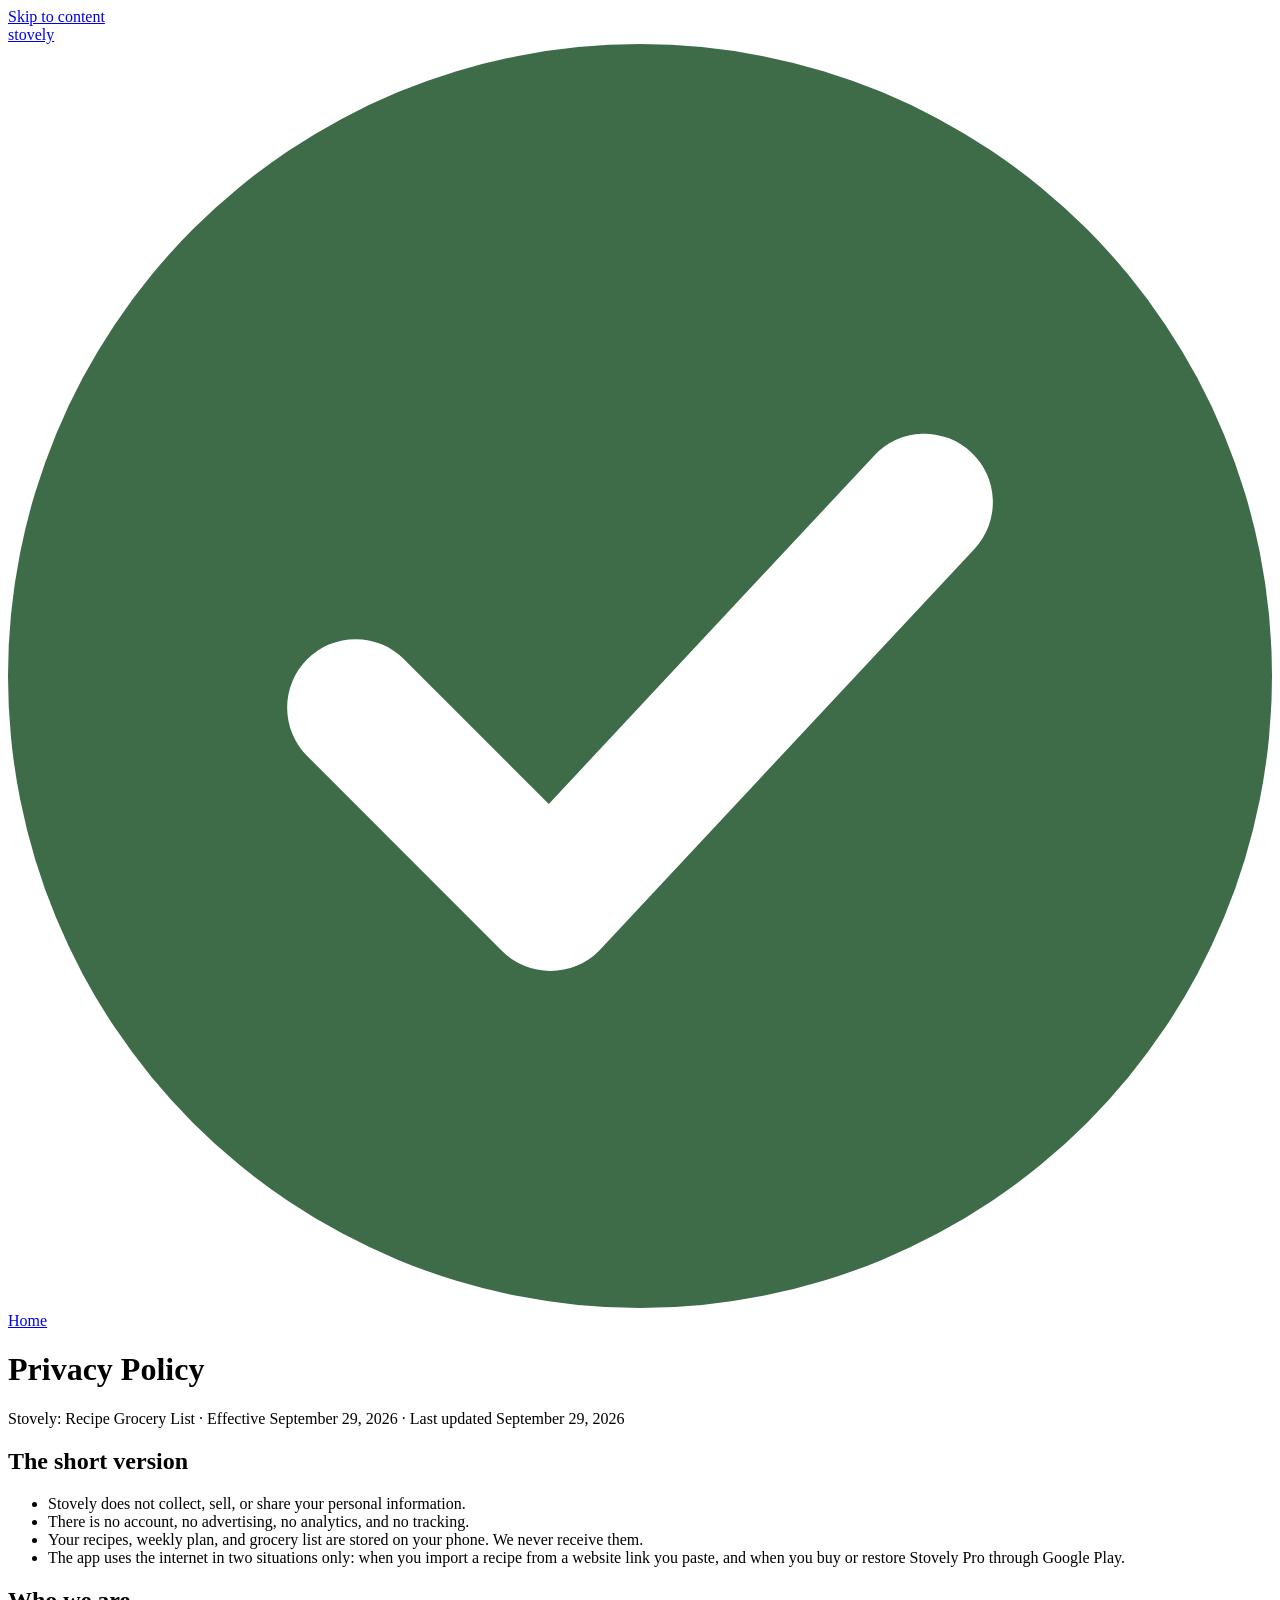
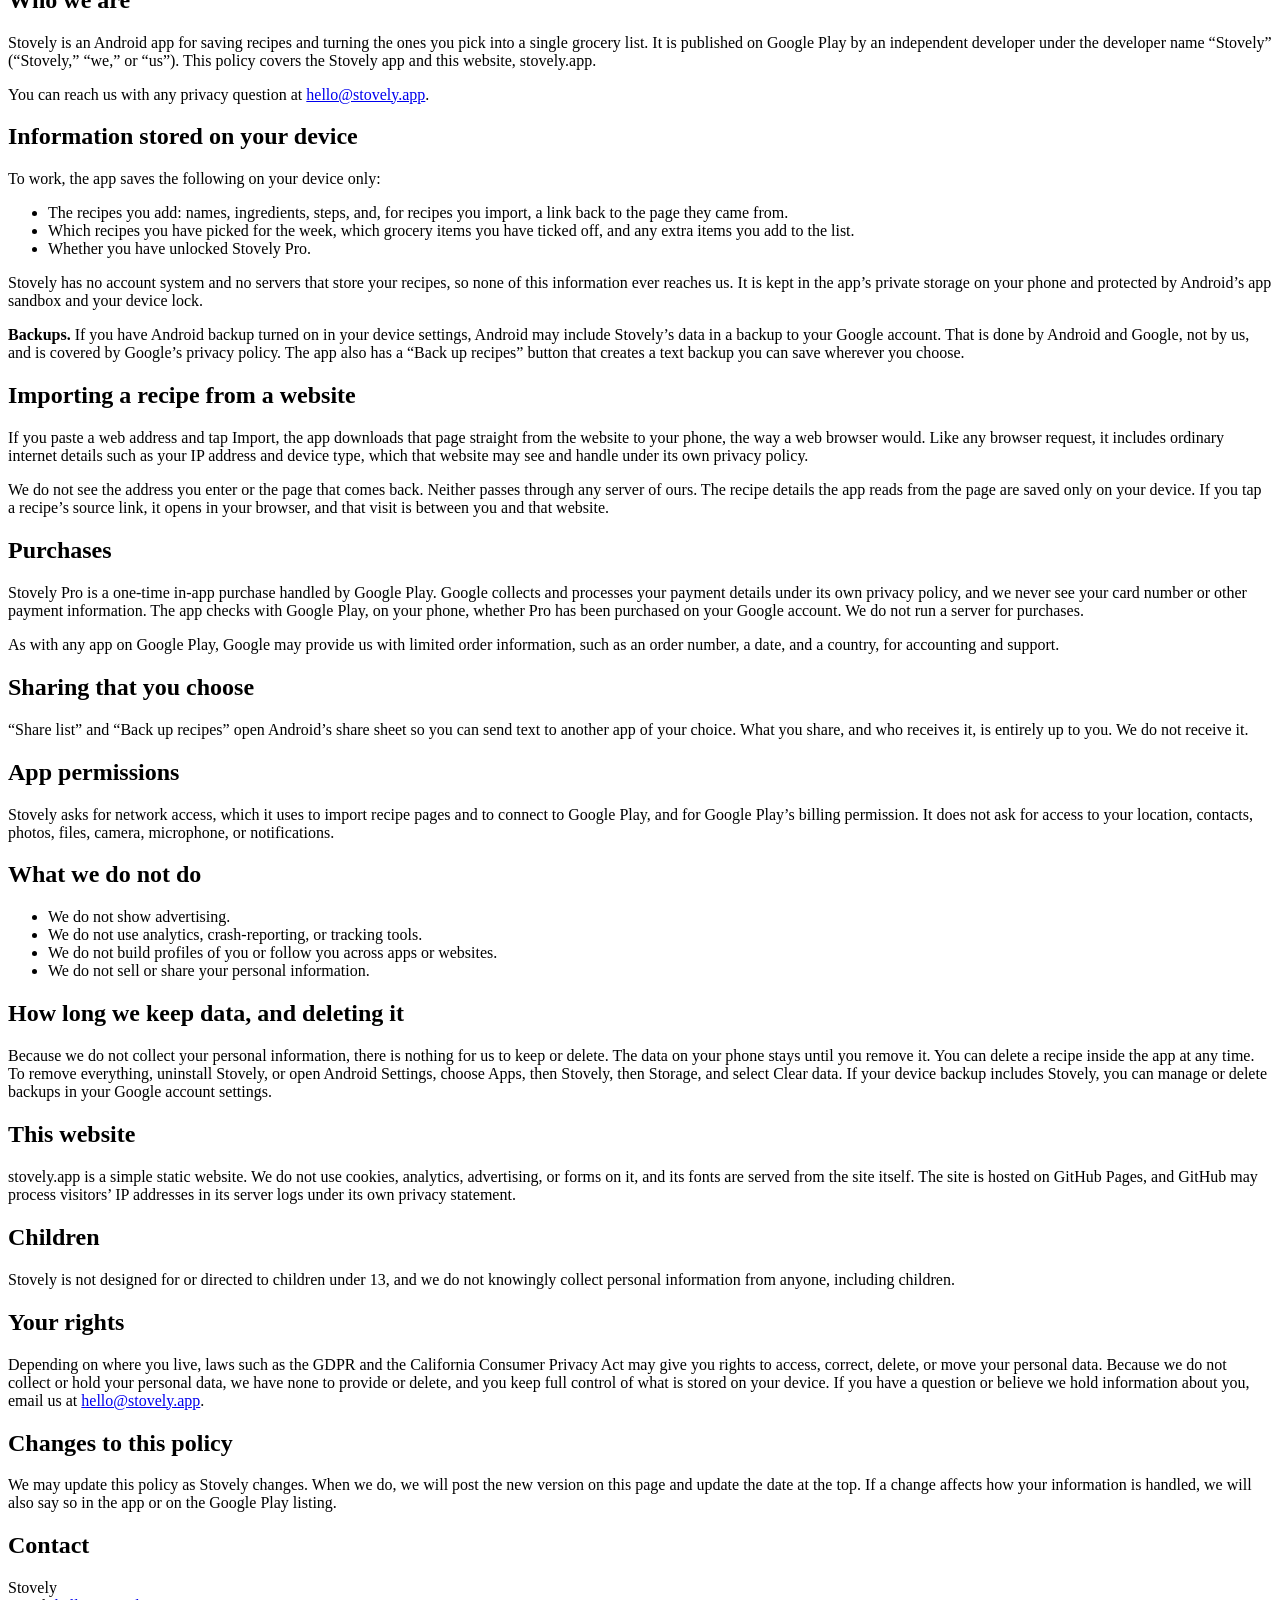
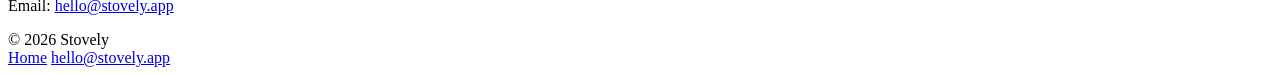
==== index.html @ 3552bc64 "Add files via upload" ====
<!doctype html>
<html lang="en">
<head>
<meta charset="utf-8">
<meta name="viewport" content="width=device-width, initial-scale=1">
<title>Privacy Policy | Stovely</title>
<meta name="description" content="Privacy Policy for Stovely: Recipe Grocery List. Stovely does not collect, sell, or share your personal information.">
<link rel="canonical" href="https://stovely.app/privacy/">
<meta name="theme-color" content="#EBDDCC">
<meta name="color-scheme" content="light">
<link rel="icon" href="../assets/img/favicon.svg" type="image/svg+xml">
<link rel="icon" href="../assets/img/favicon-48.png" sizes="48x48" type="image/png">
<link rel="apple-touch-icon" href="../assets/img/apple-touch-icon.png">
<link rel="stylesheet" href="../assets/site.css">
</head>
<body>
<a class="skip" href="#main">Skip to content</a>
<div style="background:var(--cream)">
  <div class="wrap">
    <header class="site-head">
      <a class="wordmark" href="../" aria-label="Stovely home">stovely<svg viewBox="0 0 24 24" aria-hidden="true"><circle cx="12" cy="12" r="12" fill="#3E6B48"/><path d="M6.6 12.6l3.7 3.7 7.1-7.6" fill="none" stroke="#fff" stroke-width="2.6" stroke-linecap="round" stroke-linejoin="round"/></svg></a>
      <nav class="site-nav" aria-label="Main"><a href="../">Home</a></nav>
    </header>
  </div>
</div>

<main class="doc" id="main">
  <div class="wrap">
    <h1>Privacy Policy</h1>
    <p class="meta">Stovely: Recipe Grocery List &middot; Effective September 29, 2026 &middot; Last updated September 29, 2026</p>

    <div class="callout">
      <h2>The short version</h2>
      <ul>
        <li>Stovely does not collect, sell, or share your personal information.</li>
        <li>There is no account, no advertising, no analytics, and no tracking.</li>
        <li>Your recipes, weekly plan, and grocery list are stored on your phone. We never receive them.</li>
        <li>The app uses the internet in two situations only: when you import a recipe from a website link you paste, and when you buy or restore Stovely Pro through Google Play.</li>
      </ul>
    </div>

    <h2>Who we are</h2>
    <p>Stovely is an Android app for saving recipes and turning the ones you pick into a single grocery list. It is published on Google Play by an independent developer under the developer name &ldquo;Stovely&rdquo; (&ldquo;Stovely,&rdquo; &ldquo;we,&rdquo; or &ldquo;us&rdquo;). This policy covers the Stovely app and this website, stovely.app.</p>
    <p>You can reach us with any privacy question at <a href="mailto:hello@stovely.app">hello@stovely.app</a>.</p>

    <h2>Information stored on your device</h2>
    <p>To work, the app saves the following on your device only:</p>
    <ul>
      <li>The recipes you add: names, ingredients, steps, and, for recipes you import, a link back to the page they came from.</li>
      <li>Which recipes you have picked for the week, which grocery items you have ticked off, and any extra items you add to the list.</li>
      <li>Whether you have unlocked Stovely Pro.</li>
    </ul>
    <p>Stovely has no account system and no servers that store your recipes, so none of this information ever reaches us. It is kept in the app&rsquo;s private storage on your phone and protected by Android&rsquo;s app sandbox and your device lock.</p>
    <p><strong>Backups.</strong> If you have Android backup turned on in your device settings, Android may include Stovely&rsquo;s data in a backup to your Google account. That is done by Android and Google, not by us, and is covered by Google&rsquo;s privacy policy. The app also has a &ldquo;Back up recipes&rdquo; button that creates a text backup you can save wherever you choose.</p>

    <h2>Importing a recipe from a website</h2>
    <p>If you paste a web address and tap Import, the app downloads that page straight from the website to your phone, the way a web browser would. Like any browser request, it includes ordinary internet details such as your IP address and device type, which that website may see and handle under its own privacy policy.</p>
    <p>We do not see the address you enter or the page that comes back. Neither passes through any server of ours. The recipe details the app reads from the page are saved only on your device. If you tap a recipe&rsquo;s source link, it opens in your browser, and that visit is between you and that website.</p>

    <h2>Purchases</h2>
    <p>Stovely Pro is a one-time in-app purchase handled by Google Play. Google collects and processes your payment details under its own privacy policy, and we never see your card number or other payment information. The app checks with Google Play, on your phone, whether Pro has been purchased on your Google account. We do not run a server for purchases.</p>
    <p>As with any app on Google Play, Google may provide us with limited order information, such as an order number, a date, and a country, for accounting and support.</p>

    <h2>Sharing that you choose</h2>
    <p>&ldquo;Share list&rdquo; and &ldquo;Back up recipes&rdquo; open Android&rsquo;s share sheet so you can send text to another app of your choice. What you share, and who receives it, is entirely up to you. We do not receive it.</p>

    <h2>App permissions</h2>
    <p>Stovely asks for network access, which it uses to import recipe pages and to connect to Google Play, and for Google Play&rsquo;s billing permission. It does not ask for access to your location, contacts, photos, files, camera, microphone, or notifications.</p>

    <h2>What we do not do</h2>
    <ul>
      <li>We do not show advertising.</li>
      <li>We do not use analytics, crash-reporting, or tracking tools.</li>
      <li>We do not build profiles of you or follow you across apps or websites.</li>
      <li>We do not sell or share your personal information.</li>
    </ul>

    <h2>How long we keep data, and deleting it</h2>
    <p>Because we do not collect your personal information, there is nothing for us to keep or delete. The data on your phone stays until you remove it. You can delete a recipe inside the app at any time. To remove everything, uninstall Stovely, or open Android Settings, choose Apps, then Stovely, then Storage, and select Clear data. If your device backup includes Stovely, you can manage or delete backups in your Google account settings.</p>

    <h2>This website</h2>
    <p>stovely.app is a simple static website. We do not use cookies, analytics, advertising, or forms on it, and its fonts are served from the site itself. The site is hosted on GitHub Pages, and GitHub may process visitors&rsquo; IP addresses in its server logs under its own privacy statement.</p>

    <h2>Children</h2>
    <p>Stovely is not designed for or directed to children under 13, and we do not knowingly collect personal information from anyone, including children.</p>

    <h2>Your rights</h2>
    <p>Depending on where you live, laws such as the GDPR and the California Consumer Privacy Act may give you rights to access, correct, delete, or move your personal data. Because we do not collect or hold your personal data, we have none to provide or delete, and you keep full control of what is stored on your device. If you have a question or believe we hold information about you, email us at <a href="mailto:hello@stovely.app">hello@stovely.app</a>.</p>

    <h2>Changes to this policy</h2>
    <p>We may update this policy as Stovely changes. When we do, we will post the new version on this page and update the date at the top. If a change affects how your information is handled, we will also say so in the app or on the Google Play listing.</p>

    <h2>Contact</h2>
    <p>Stovely<br>Email: <a href="mailto:hello@stovely.app">hello@stovely.app</a></p>
  </div>
</main>

<footer class="site-foot">
  <div class="wrap foot-grid">
    <p class="small" style="margin:0">&copy; 2026 Stovely</p>
    <nav class="foot-links" aria-label="Footer">
      <a href="../">Home</a>
      <a href="mailto:hello@stovely.app">hello@stovely.app</a>
    </nav>
  </div>
</footer>
</body>
</html>
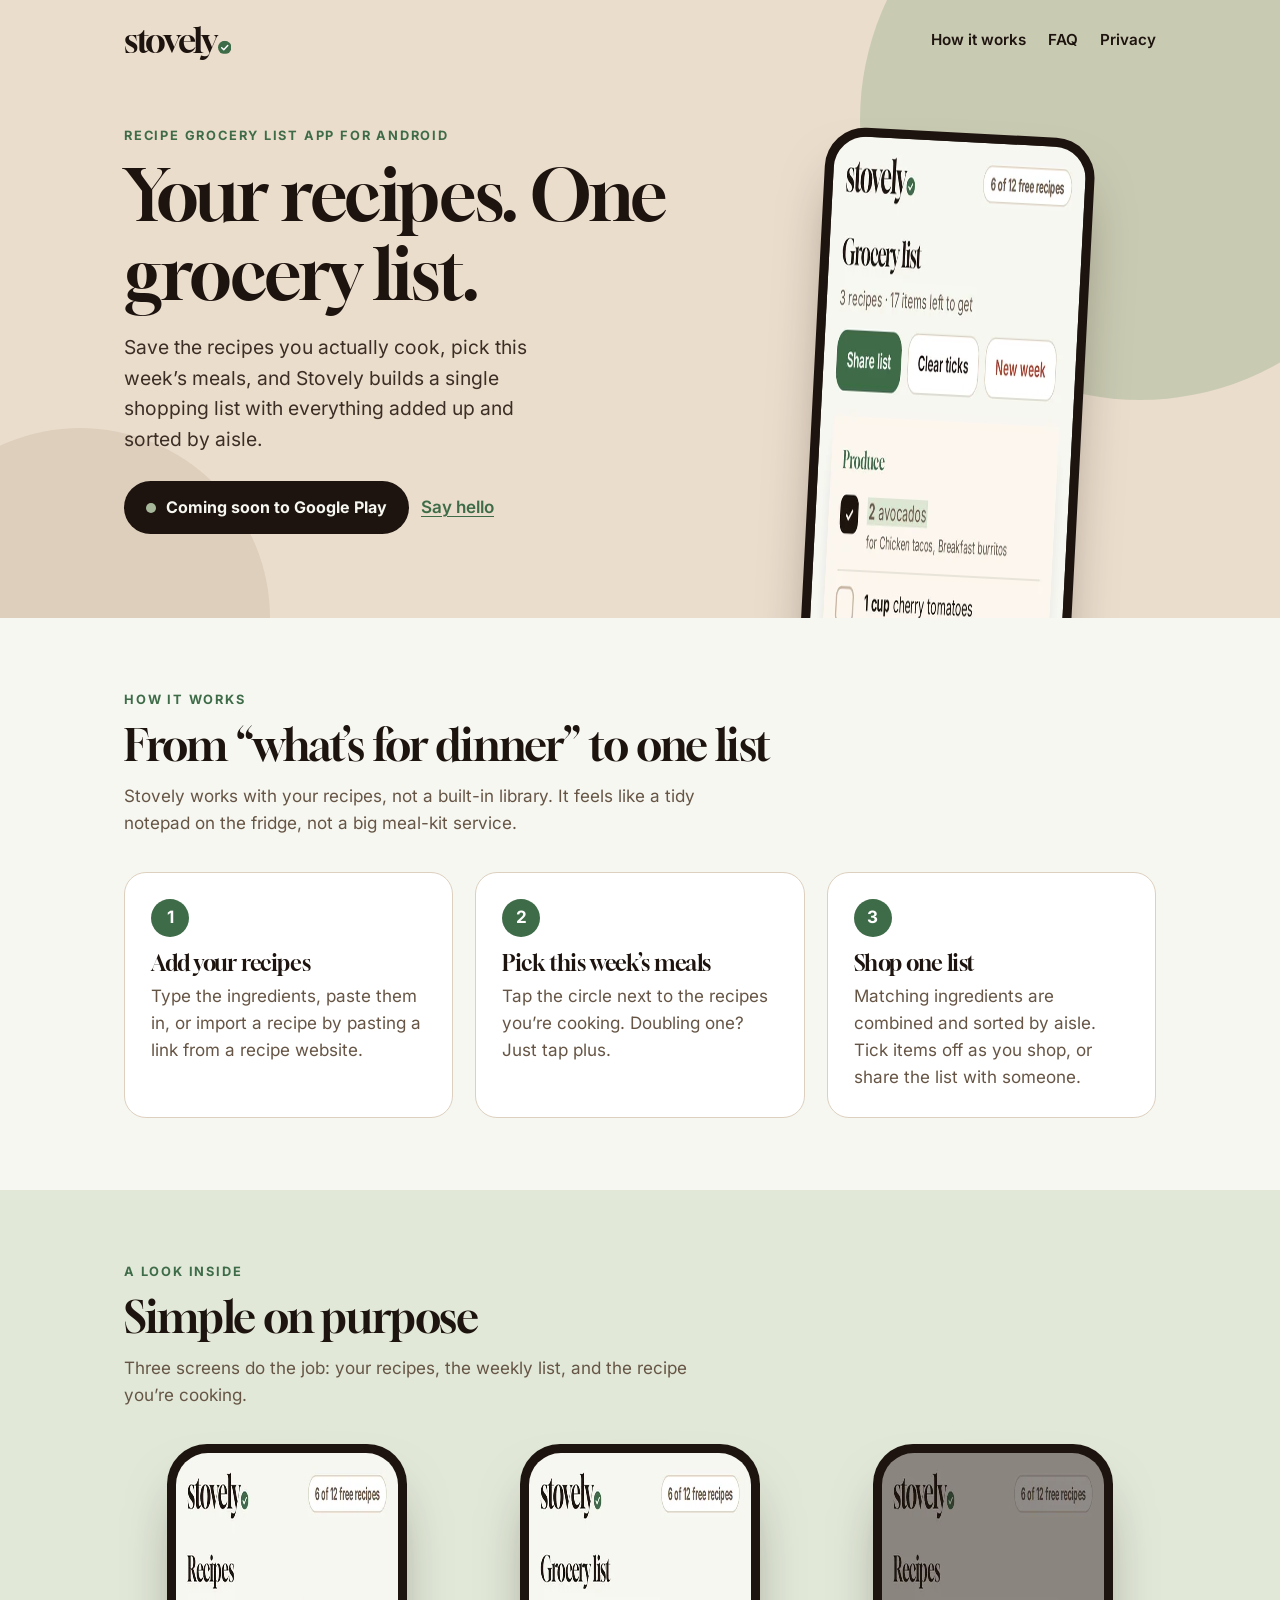
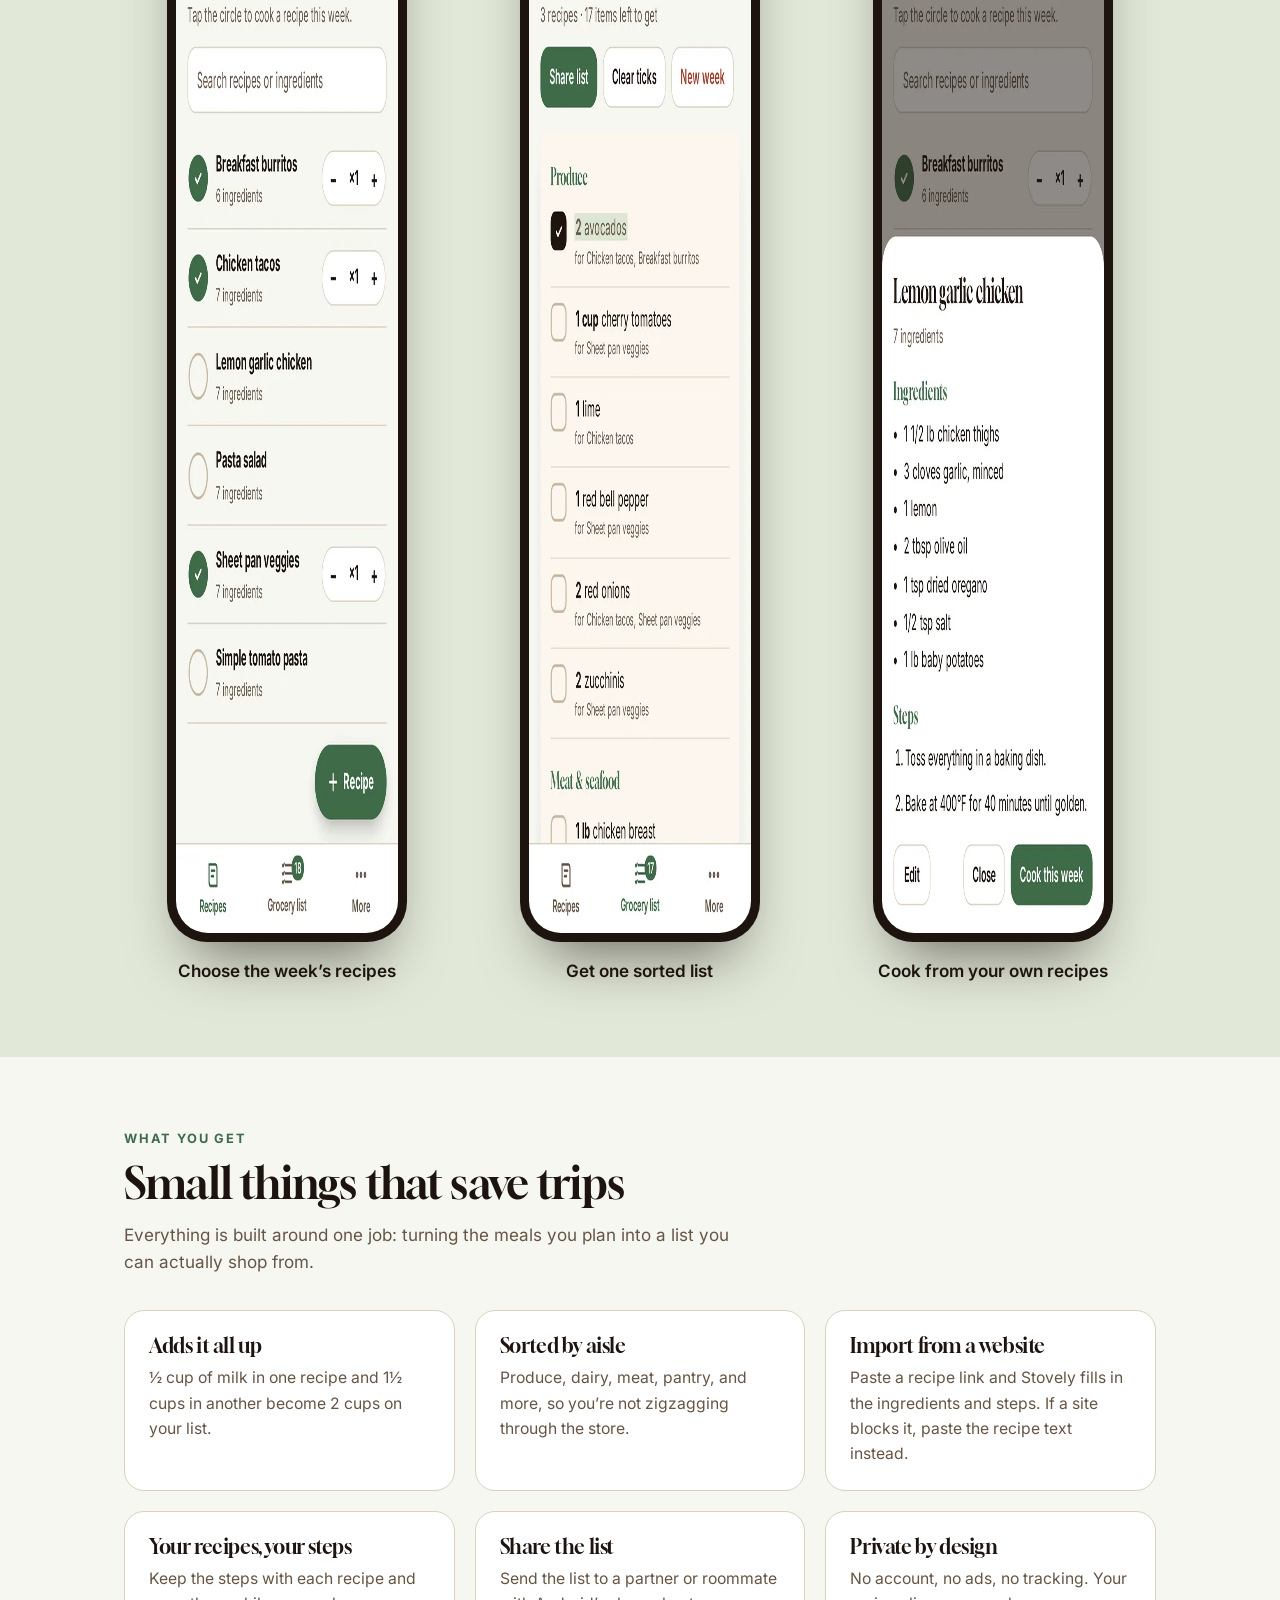
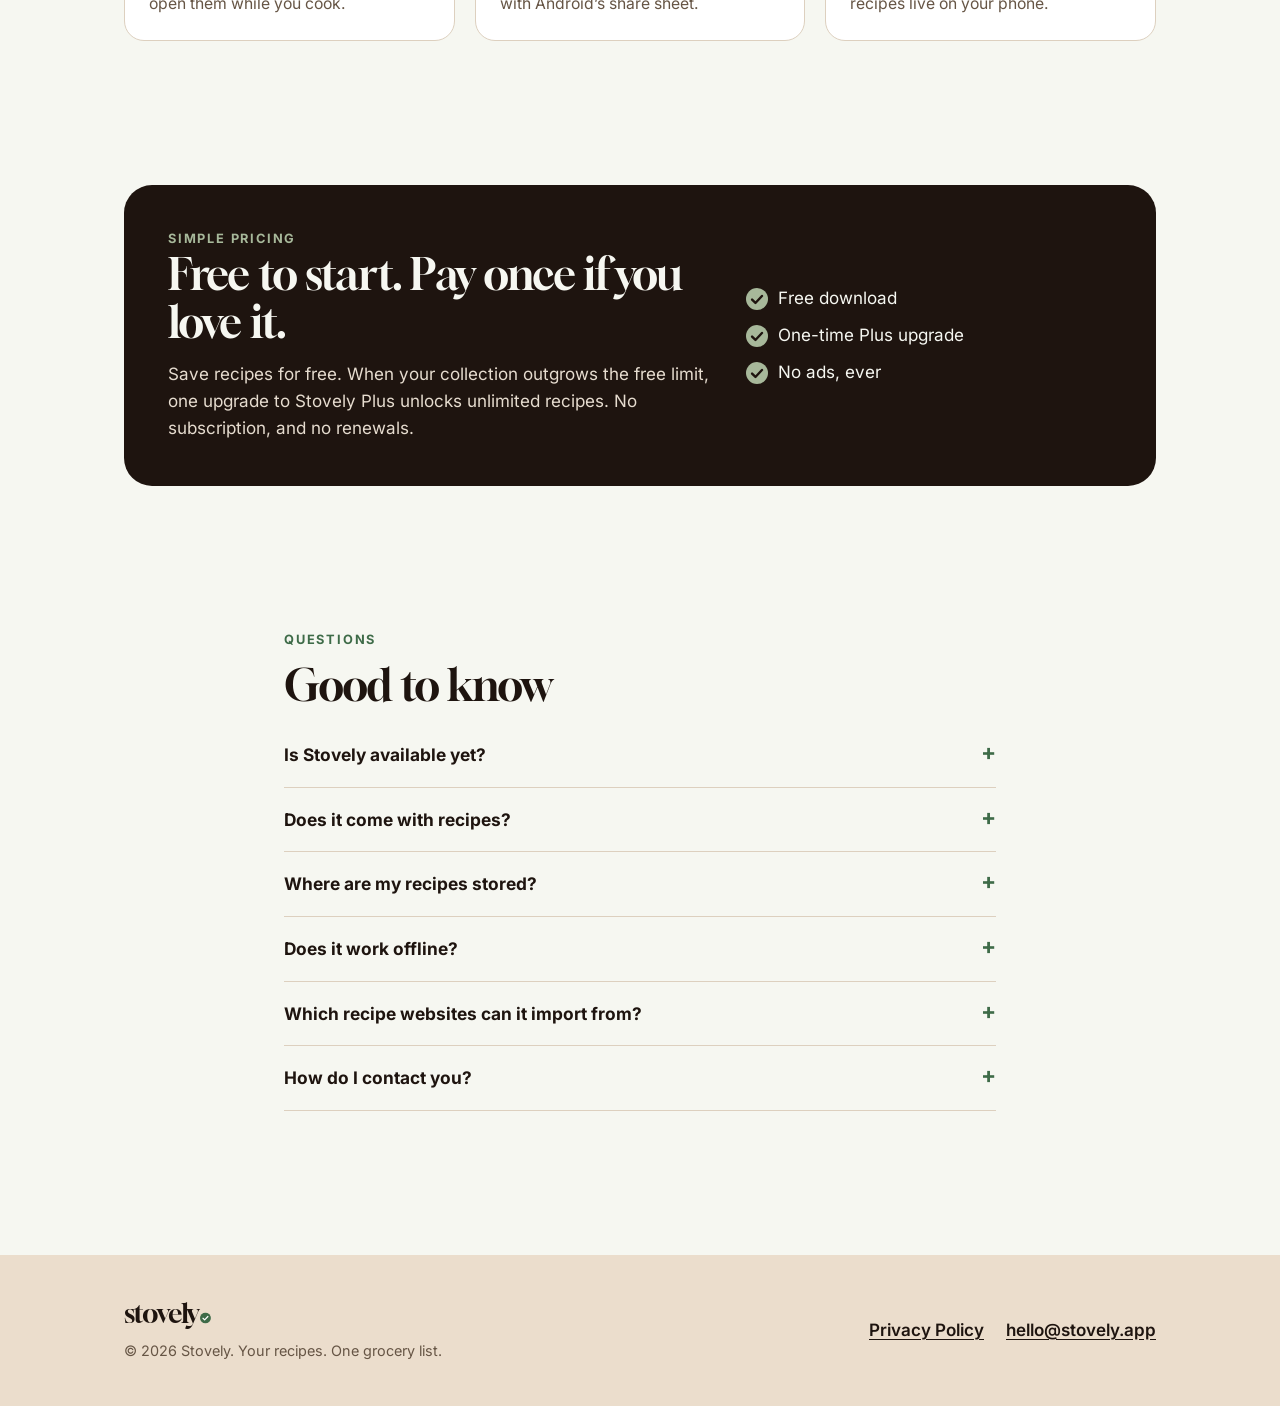
==== commit 1ce5f248: "Add files via upload" ====
--- a/index.html
+++ b/index.html
@@ -3,103 +3,137 @@
 <head>
 <meta charset="utf-8">
 <meta name="viewport" content="width=device-width, initial-scale=1">
-<title>Privacy Policy | Stovely</title>
-<meta name="description" content="Privacy Policy for Stovely: Recipe Grocery List. Stovely does not collect, sell, or share your personal information.">
-<link rel="canonical" href="https://stovely.app/privacy/">
+<title>Stovely: Recipe Grocery List</title>
+<meta name="description" content="Stovely turns the recipes you actually cook into one combined grocery list, sorted by aisle. No account, no ads, and your recipes stay on your phone. Coming soon to Android.">
+<link rel="canonical" href="https://stovely.app/">
 <meta name="theme-color" content="#EBDDCC">
 <meta name="color-scheme" content="light">
-<link rel="icon" href="../assets/img/favicon.svg" type="image/svg+xml">
-<link rel="icon" href="../assets/img/favicon-48.png" sizes="48x48" type="image/png">
-<link rel="apple-touch-icon" href="../assets/img/apple-touch-icon.png">
-<link rel="stylesheet" href="../assets/site.css">
+<link rel="icon" href="favicon.svg" type="image/svg+xml">
+<link rel="icon" href="favicon-48.png" sizes="48x48" type="image/png">
+<link rel="apple-touch-icon" href="apple-touch-icon.png">
+<meta property="og:type" content="website">
+<meta property="og:site_name" content="Stovely">
+<meta property="og:title" content="Stovely: Recipe Grocery List">
+<meta property="og:description" content="Your recipes. One grocery list. Coming soon to Android.">
+<meta property="og:url" content="https://stovely.app/">
+<meta property="og:image" content="https://stovely.app/og-image.png">
+<meta name="twitter:card" content="summary_large_image">
+<link rel="preload" href="gloock-latin-400-normal.woff2" as="font" type="font/woff2" crossorigin>
+<link rel="stylesheet" href="site.css">
 </head>
 <body>
 <a class="skip" href="#main">Skip to content</a>
-<div style="background:var(--cream)">
+
+<div class="hero">
   <div class="wrap">
     <header class="site-head">
-      <a class="wordmark" href="../" aria-label="Stovely home">stovely<svg viewBox="0 0 24 24" aria-hidden="true"><circle cx="12" cy="12" r="12" fill="#3E6B48"/><path d="M6.6 12.6l3.7 3.7 7.1-7.6" fill="none" stroke="#fff" stroke-width="2.6" stroke-linecap="round" stroke-linejoin="round"/></svg></a>
-      <nav class="site-nav" aria-label="Main"><a href="../">Home</a></nav>
+      <a class="wordmark" href="/" aria-label="Stovely home">stovely<svg viewBox="0 0 24 24" aria-hidden="true"><circle cx="12" cy="12" r="12" fill="#3E6B48"/><path d="M6.6 12.6l3.7 3.7 7.1-7.6" fill="none" stroke="#fff" stroke-width="2.6" stroke-linecap="round" stroke-linejoin="round"/></svg></a>
+      <nav class="site-nav" aria-label="Main">
+        <a href="#how">How it works</a>
+        <a href="#faq">FAQ</a>
+        <a href="privacy.html">Privacy</a>
+      </nav>
     </header>
+
+    <div class="hero-grid" id="main">
+      <div class="hero-copy">
+        <p class="eyebrow">Recipe grocery list app for Android</p>
+        <h1>Your recipes. One grocery list.</h1>
+        <p class="lede">Save the recipes you actually cook, pick this week&rsquo;s meals, and Stovely builds a single shopping list with everything added up and sorted by aisle.</p>
+        <div class="cta-row">
+          <span class="pill-soon"><i aria-hidden="true"></i>Coming soon to Google Play</span>
+          <a class="link-quiet" href="mailto:hello@stovely.app">Say hello</a>
+        </div>
+      </div>
+      <div class="phone-crop">
+        <div class="phone"><img src="phone-list.webp" width="540" height="1080" alt="The Stovely grocery list, with ingredients from three recipes combined and sorted by aisle"></div>
+      </div>
+    </div>
   </div>
 </div>
 
-<main class="doc" id="main">
-  <div class="wrap">
-    <h1>Privacy Policy</h1>
-    <p class="meta">Stovely: Recipe Grocery List &middot; Effective September 29, 2026 &middot; Last updated September 29, 2026</p>
+<main>
+  <section id="how">
+    <div class="wrap">
+      <p class="eyebrow">How it works</p>
+      <h2>From &ldquo;what&rsquo;s for dinner&rdquo; to one list</h2>
+      <p class="section-lede">Stovely works with your recipes, not a built-in library. It feels like a tidy notepad on the fridge, not a big meal-kit service.</p>
+      <ol class="steps">
+        <li><h3>Add your recipes</h3><p>Type the ingredients, paste them in, or import a recipe by pasting a link from a recipe website.</p></li>
+        <li><h3>Pick this week&rsquo;s meals</h3><p>Tap the circle next to the recipes you&rsquo;re cooking. Doubling one? Just tap plus.</p></li>
+        <li><h3>Shop one list</h3><p>Matching ingredients are combined and sorted by aisle. Tick items off as you shop, or share the list with someone.</p></li>
+      </ol>
+    </div>
+  </section>
 
-    <div class="callout">
-      <h2>The short version</h2>
-      <ul>
-        <li>Stovely does not collect, sell, or share your personal information.</li>
-        <li>There is no account, no advertising, no analytics, and no tracking.</li>
-        <li>Your recipes, weekly plan, and grocery list are stored on your phone. We never receive them.</li>
-        <li>The app uses the internet in two situations only: when you import a recipe from a website link you paste, and when you buy or restore Stovely Pro through Google Play.</li>
-      </ul>
+  <section class="shots" aria-labelledby="see">
+    <div class="wrap">
+      <p class="eyebrow">A look inside</p>
+      <h2 id="see">Simple on purpose</h2>
+      <p class="section-lede">Three screens do the job: your recipes, the weekly list, and the recipe you&rsquo;re cooking.</p>
+      <div class="shots-grid">
+        <figure><div class="phone"><img src="phone-recipes.webp" width="540" height="1080" loading="lazy" alt="Stovely recipe list with three recipes selected for the week"></div><figcaption>Choose the week&rsquo;s recipes</figcaption></figure>
+        <figure><div class="phone"><img src="phone-list.webp" width="540" height="1080" loading="lazy" alt="Stovely grocery list sorted by aisle"></div><figcaption>Get one sorted list</figcaption></figure>
+        <figure><div class="phone"><img src="phone-recipe.webp" width="540" height="1080" loading="lazy" alt="A recipe open in Stovely with its ingredients and steps"></div><figcaption>Cook from your own recipes</figcaption></figure>
+      </div>
     </div>
+  </section>
 
-    <h2>Who we are</h2>
-    <p>Stovely is an Android app for saving recipes and turning the ones you pick into a single grocery list. It is published on Google Play by an independent developer under the developer name &ldquo;Stovely&rdquo; (&ldquo;Stovely,&rdquo; &ldquo;we,&rdquo; or &ldquo;us&rdquo;). This policy covers the Stovely app and this website, stovely.app.</p>
-    <p>You can reach us with any privacy question at <a href="mailto:hello@stovely.app">hello@stovely.app</a>.</p>
+  <section id="features">
+    <div class="wrap">
+      <p class="eyebrow">What you get</p>
+      <h2>Small things that save trips</h2>
+      <p class="section-lede">Everything is built around one job: turning the meals you plan into a list you can actually shop from.</p>
+      <div class="feat">
+        <article><h3>Adds it all up</h3><p>&frac12; cup of milk in one recipe and 1&frac12; cups in another become 2 cups on your list.</p></article>
+        <article><h3>Sorted by aisle</h3><p>Produce, dairy, meat, pantry, and more, so you&rsquo;re not zigzagging through the store.</p></article>
+        <article><h3>Import from a website</h3><p>Paste a recipe link and Stovely fills in the ingredients and steps. If a site blocks it, paste the recipe text instead.</p></article>
+        <article><h3>Your recipes, your steps</h3><p>Keep the steps with each recipe and open them while you cook.</p></article>
+        <article><h3>Share the list</h3><p>Send the list to a partner or roommate with Android&rsquo;s share sheet.</p></article>
+        <article><h3>Private by design</h3><p>No account, no ads, no tracking. Your recipes live on your phone.</p></article>
+      </div>
+    </div>
+  </section>
 
-    <h2>Information stored on your device</h2>
-    <p>To work, the app saves the following on your device only:</p>
-    <ul>
-      <li>The recipes you add: names, ingredients, steps, and, for recipes you import, a link back to the page they came from.</li>
-      <li>Which recipes you have picked for the week, which grocery items you have ticked off, and any extra items you add to the list.</li>
-      <li>Whether you have unlocked Stovely Pro.</li>
-    </ul>
-    <p>Stovely has no account system and no servers that store your recipes, so none of this information ever reaches us. It is kept in the app&rsquo;s private storage on your phone and protected by Android&rsquo;s app sandbox and your device lock.</p>
-    <p><strong>Backups.</strong> If you have Android backup turned on in your device settings, Android may include Stovely&rsquo;s data in a backup to your Google account. That is done by Android and Google, not by us, and is covered by Google&rsquo;s privacy policy. The app also has a &ldquo;Back up recipes&rdquo; button that creates a text backup you can save wherever you choose.</p>
+  <section>
+    <div class="wrap">
+      <div class="price">
+        <div>
+          <p class="eyebrow" style="color:var(--sage)">Simple pricing</p>
+          <h2>Free to start. Pay once if you love it.</h2>
+          <p>Save recipes for free. When your collection outgrows the free limit, one upgrade to Stovely Plus unlocks unlimited recipes. No subscription, and no renewals.</p>
+        </div>
+        <ul>
+          <li><svg viewBox="0 0 24 24" aria-hidden="true"><circle cx="12" cy="12" r="12" fill="#A7B89A"/><path d="M6.6 12.6l3.7 3.7 7.1-7.6" fill="none" stroke="#1E140F" stroke-width="2.6" stroke-linecap="round" stroke-linejoin="round"/></svg>Free download</li>
+          <li><svg viewBox="0 0 24 24" aria-hidden="true"><circle cx="12" cy="12" r="12" fill="#A7B89A"/><path d="M6.6 12.6l3.7 3.7 7.1-7.6" fill="none" stroke="#1E140F" stroke-width="2.6" stroke-linecap="round" stroke-linejoin="round"/></svg>One-time Plus upgrade</li>
+          <li><svg viewBox="0 0 24 24" aria-hidden="true"><circle cx="12" cy="12" r="12" fill="#A7B89A"/><path d="M6.6 12.6l3.7 3.7 7.1-7.6" fill="none" stroke="#1E140F" stroke-width="2.6" stroke-linecap="round" stroke-linejoin="round"/></svg>No ads, ever</li>
+        </ul>
+      </div>
+    </div>
+  </section>
 
-    <h2>Importing a recipe from a website</h2>
-    <p>If you paste a web address and tap Import, the app downloads that page straight from the website to your phone, the way a web browser would. Like any browser request, it includes ordinary internet details such as your IP address and device type, which that website may see and handle under its own privacy policy.</p>
-    <p>We do not see the address you enter or the page that comes back. Neither passes through any server of ours. The recipe details the app reads from the page are saved only on your device. If you tap a recipe&rsquo;s source link, it opens in your browser, and that visit is between you and that website.</p>
-
-    <h2>Purchases</h2>
-    <p>Stovely Pro is a one-time in-app purchase handled by Google Play. Google collects and processes your payment details under its own privacy policy, and we never see your card number or other payment information. The app checks with Google Play, on your phone, whether Pro has been purchased on your Google account. We do not run a server for purchases.</p>
-    <p>As with any app on Google Play, Google may provide us with limited order information, such as an order number, a date, and a country, for accounting and support.</p>
-
-    <h2>Sharing that you choose</h2>
-    <p>&ldquo;Share list&rdquo; and &ldquo;Back up recipes&rdquo; open Android&rsquo;s share sheet so you can send text to another app of your choice. What you share, and who receives it, is entirely up to you. We do not receive it.</p>
-
-    <h2>App permissions</h2>
-    <p>Stovely asks for network access, which it uses to import recipe pages and to connect to Google Play, and for Google Play&rsquo;s billing permission. It does not ask for access to your location, contacts, photos, files, camera, microphone, or notifications.</p>
-
-    <h2>What we do not do</h2>
-    <ul>
-      <li>We do not show advertising.</li>
-      <li>We do not use analytics, crash-reporting, or tracking tools.</li>
-      <li>We do not build profiles of you or follow you across apps or websites.</li>
-      <li>We do not sell or share your personal information.</li>
-    </ul>
-
-    <h2>How long we keep data, and deleting it</h2>
-    <p>Because we do not collect your personal information, there is nothing for us to keep or delete. The data on your phone stays until you remove it. You can delete a recipe inside the app at any time. To remove everything, uninstall Stovely, or open Android Settings, choose Apps, then Stovely, then Storage, and select Clear data. If your device backup includes Stovely, you can manage or delete backups in your Google account settings.</p>
-
-    <h2>This website</h2>
-    <p>stovely.app is a simple static website. We do not use cookies, analytics, advertising, or forms on it, and its fonts are served from the site itself. The site is hosted on GitHub Pages, and GitHub may process visitors&rsquo; IP addresses in its server logs under its own privacy statement.</p>
-
-    <h2>Children</h2>
-    <p>Stovely is not designed for or directed to children under 13, and we do not knowingly collect personal information from anyone, including children.</p>
-
-    <h2>Your rights</h2>
-    <p>Depending on where you live, laws such as the GDPR and the California Consumer Privacy Act may give you rights to access, correct, delete, or move your personal data. Because we do not collect or hold your personal data, we have none to provide or delete, and you keep full control of what is stored on your device. If you have a question or believe we hold information about you, email us at <a href="mailto:hello@stovely.app">hello@stovely.app</a>.</p>
-
-    <h2>Changes to this policy</h2>
-    <p>We may update this policy as Stovely changes. When we do, we will post the new version on this page and update the date at the top. If a change affects how your information is handled, we will also say so in the app or on the Google Play listing.</p>
-
-    <h2>Contact</h2>
-    <p>Stovely<br>Email: <a href="mailto:hello@stovely.app">hello@stovely.app</a></p>
-  </div>
+  <section id="faq">
+    <div class="wrap faq">
+      <p class="eyebrow">Questions</p>
+      <h2>Good to know</h2>
+      <details><summary>Is Stovely available yet?</summary><p>Not yet. It&rsquo;s coming soon to Google Play for Android phones. There is no iPhone version at the moment.</p></details>
+      <details><summary>Does it come with recipes?</summary><p>No. Stovely works with the recipes you add yourself, so your list always matches what you actually cook.</p></details>
+      <details><summary>Where are my recipes stored?</summary><p>On your phone. Stovely has no accounts and no servers for your recipes, so we never see them. You can save a backup from the More screen.</p></details>
+      <details><summary>Does it work offline?</summary><p>Yes. Your recipes and lists work without a connection. You only need to be online to import a recipe from a website or to buy Plus.</p></details>
+      <details><summary>Which recipe websites can it import from?</summary><p>Most sites that publish standard recipe data. Some sites block apps, and Stovely will tell you when that happens so you can paste the recipe text instead.</p></details>
+      <details><summary>How do I contact you?</summary><p>Email <a href="mailto:hello@stovely.app">hello@stovely.app</a>.</p></details>
+    </div>
+  </section>
 </main>
 
 <footer class="site-foot">
   <div class="wrap foot-grid">
-    <p class="small" style="margin:0">&copy; 2026 Stovely</p>
+    <div>
+      <a class="wordmark" href="/" aria-label="Stovely home" style="font-size:1.7rem">stovely<svg viewBox="0 0 24 24" aria-hidden="true"><circle cx="12" cy="12" r="12" fill="#3E6B48"/><path d="M6.6 12.6l3.7 3.7 7.1-7.6" fill="none" stroke="#fff" stroke-width="2.6" stroke-linecap="round" stroke-linejoin="round"/></svg></a>
+      <p class="small" style="margin:8px 0 0">&copy; 2026 Stovely. Your recipes. One grocery list.</p>
+    </div>
     <nav class="foot-links" aria-label="Footer">
-      <a href="../">Home</a>
+      <a href="privacy.html">Privacy Policy</a>
       <a href="mailto:hello@stovely.app">hello@stovely.app</a>
     </nav>
   </div>
--- a/site.css
+++ b/site.css
@@ -0,0 +1,127 @@
+@font-face{font-family:"Gloock";font-weight:400;font-style:normal;font-display:swap;src:url(gloock-latin-400-normal.woff2) format("woff2")}
+@font-face{font-family:"Inter";font-weight:400;font-style:normal;font-display:swap;src:url(inter-latin-400-normal.woff2) format("woff2")}
+@font-face{font-family:"Inter";font-weight:600;font-style:normal;font-display:swap;src:url(inter-latin-600-normal.woff2) format("woff2")}
+@font-face{font-family:"Inter";font-weight:700;font-style:normal;font-display:swap;src:url(inter-latin-700-normal.woff2) format("woff2")}
+
+:root{
+  --paper:#F6F7F1; --cream:#EBDDCC; --ink:#1E140F; --muted:#665545; --line:#DDD0BF;
+  --herb:#3E6B48; --herb-dark:#2F5138; --sage:#A7B89A; --sage-soft:#E1E8D8; --taupe:#C9B8A3; --white:#FFFFFF;
+  --serif:"Gloock", Georgia, "Times New Roman", serif;
+  --sans:"Inter", system-ui, -apple-system, "Segoe UI", Roboto, sans-serif;
+  --max:1080px;
+  color-scheme:light;
+}
+*,*::before,*::after{box-sizing:border-box}
+html{scroll-behavior:smooth}
+body{margin:0;background:var(--paper);color:var(--ink);font-family:var(--sans);font-size:17px;line-height:1.6;-webkit-font-smoothing:antialiased}
+img{max-width:100%;display:block}
+a{color:var(--herb);text-underline-offset:3px}
+a:hover{color:var(--herb-dark)}
+:focus-visible{outline:3px solid var(--herb);outline-offset:3px;border-radius:6px}
+h1,h2,h3{font-family:var(--serif);font-weight:400;letter-spacing:-.02em;line-height:1.12;margin:0}
+p{margin:0 0 1em}
+.wrap{max-width:var(--max);margin:0 auto;padding:0 24px}
+.skip{position:absolute;left:-999px;top:8px;background:var(--ink);color:var(--paper);padding:10px 16px;border-radius:8px;z-index:20}
+.skip:focus{left:12px}
+
+/* Header */
+.site-head{display:flex;align-items:center;justify-content:space-between;gap:16px;padding:22px 0}
+.wordmark{display:inline-flex;align-items:baseline;gap:.06em;font-family:var(--serif);font-size:2.1rem;letter-spacing:-.04em;line-height:1;color:var(--ink);text-decoration:none}
+.wordmark svg{width:.4em;height:.4em;flex:none;transform:translateY(.02em)}
+.site-nav{display:flex;gap:22px;font-weight:600;font-size:.95rem}
+.site-nav a{color:var(--ink);text-decoration:none;padding:6px 0;border-bottom:2px solid transparent}
+.site-nav a:hover{border-color:var(--herb)}
+
+/* Hero */
+.hero{background:var(--cream);position:relative;overflow:hidden}
+.hero::before{content:"";position:absolute;right:-140px;top:-160px;width:560px;height:560px;border-radius:50%;background:var(--sage);opacity:.5}
+.hero::after{content:"";position:absolute;left:-110px;bottom:-190px;width:380px;height:380px;border-radius:50%;background:var(--taupe);opacity:.4}
+.hero .wrap{position:relative;z-index:1}
+.hero-grid{display:grid;grid-template-columns:1.1fr .9fr;gap:40px;align-items:end;padding:36px 0 0}
+.hero-copy{padding-bottom:84px}
+.phone-crop{height:500px;overflow:hidden;display:flex;justify-content:center;align-items:flex-start;padding-top:14px}
+.phone-crop .phone{flex:none;margin:0}
+.hero h1{font-size:clamp(2.6rem,6vw,4.4rem);margin:8px 0 18px}
+.lede{font-size:1.2rem;color:#3c2e25;max-width:34ch}
+.cta-row{display:flex;flex-wrap:wrap;gap:12px;align-items:center;margin-top:26px}
+.pill-soon{display:inline-flex;align-items:center;gap:10px;background:var(--ink);color:var(--paper);padding:14px 22px;border-radius:999px;font-weight:700;font-size:1rem}
+.pill-soon i{width:10px;height:10px;border-radius:50%;background:var(--sage);display:inline-block}
+.link-quiet{font-weight:600}
+.phone{width:min(270px,70vw);margin:0 auto;background:var(--ink);border-radius:40px;padding:9px;box-shadow:0 34px 60px -24px rgba(30,20,15,.6);transform:rotate(3deg)}
+.phone img{border-radius:32px;width:100%;aspect-ratio:1/2}
+
+/* Sections */
+section{padding:72px 0}
+.eyebrow{font-size:.8rem;font-weight:700;letter-spacing:.14em;text-transform:uppercase;color:var(--herb);margin-bottom:10px}
+h2{font-size:clamp(1.9rem,4vw,2.7rem);margin-bottom:14px}
+.section-lede{color:var(--muted);max-width:56ch;margin-bottom:34px}
+
+.steps{display:grid;grid-template-columns:repeat(3,1fr);gap:22px;list-style:none;margin:0;padding:0;counter-reset:s}
+.steps li{background:var(--white);border:1px solid var(--line);border-radius:22px;padding:26px;counter-increment:s}
+.steps li::before{content:counter(s);display:grid;place-items:center;width:38px;height:38px;border-radius:50%;background:var(--herb);color:#fff;font-weight:700;margin-bottom:14px}
+.steps h3{font-size:1.35rem;margin-bottom:8px}
+.steps p{color:var(--muted);margin:0}
+
+.shots{background:var(--sage-soft)}
+.shots-grid{display:grid;grid-template-columns:repeat(3,1fr);gap:28px;align-items:start}
+.shots .phone{transform:none;width:min(240px,100%)}
+.shots figure{margin:0;text-align:center}
+.shots figcaption{margin-top:16px;font-weight:600}
+
+.feat{display:grid;grid-template-columns:repeat(3,1fr);gap:20px}
+.feat article{background:var(--white);border:1px solid var(--line);border-radius:20px;padding:24px}
+.feat h3{font-size:1.25rem;margin-bottom:8px}
+.feat p{color:var(--muted);margin:0;font-size:.98rem}
+
+.price{background:var(--ink);color:var(--paper);border-radius:28px;padding:44px;display:grid;grid-template-columns:1.2fr .8fr;gap:30px;align-items:center}
+.price h2{color:var(--paper)}
+.price p{color:#e6dccf;margin:0}
+.price ul{margin:0;padding:0;list-style:none;display:grid;gap:10px}
+.price li{display:flex;gap:10px;align-items:flex-start}
+.price li svg{flex:none;width:22px;height:22px;margin-top:3px}
+
+.faq{max-width:760px}
+details{border-bottom:1px solid var(--line);padding:18px 0}
+summary{cursor:pointer;font-weight:700;font-size:1.08rem;list-style:none;display:flex;justify-content:space-between;gap:16px}
+summary::-webkit-details-marker{display:none}
+summary::after{content:"+";font-size:1.4rem;line-height:1;color:var(--herb)}
+details[open] summary::after{content:"\2212"}
+details p{margin:12px 0 0;color:var(--muted)}
+
+/* Footer */
+.site-foot{background:var(--cream);padding:44px 0;margin-top:72px}
+.foot-grid{display:flex;flex-wrap:wrap;gap:24px;justify-content:space-between;align-items:center}
+.foot-links{display:flex;flex-wrap:wrap;gap:22px;font-weight:600}
+.foot-links a{color:var(--ink)}
+.small{font-size:.9rem;color:var(--muted)}
+
+/* Policy pages */
+.doc{padding:36px 0 0}
+.doc .wrap{max-width:780px}
+.doc h1{font-size:clamp(2.2rem,5vw,3.2rem);margin-bottom:10px}
+.doc h2{font-size:1.6rem;margin:44px 0 12px}
+.doc p,.doc li{color:#3c2e25}
+.doc ul{padding-left:1.2em;margin:0 0 1em}
+.doc li{margin:6px 0}
+.doc .meta{color:var(--muted);font-size:.95rem;margin-bottom:26px}
+.callout{background:var(--sage-soft);border-radius:20px;padding:22px 26px;margin:26px 0}
+.callout h2{margin:0 0 10px;font-size:1.35rem}
+.callout ul{margin:0}
+
+@media (max-width:860px){
+  .hero-grid{grid-template-columns:1fr;gap:8px}
+  .hero-copy{padding-bottom:28px}
+  .phone-crop{height:430px}
+  .hero::before{width:380px;height:380px;right:-130px;top:-150px}
+  .steps,.feat,.shots-grid{grid-template-columns:1fr}
+  .price{grid-template-columns:1fr;padding:32px 26px}
+  .shots .phone{margin:0 auto}
+  section{padding:56px 0}
+  .lede{max-width:none}
+}
+@media (max-width:520px){
+  body{font-size:16px}
+  .wrap{padding:0 20px}
+  .site-nav{gap:14px}
+}
+@media (prefers-reduced-motion:reduce){html{scroll-behavior:auto}}
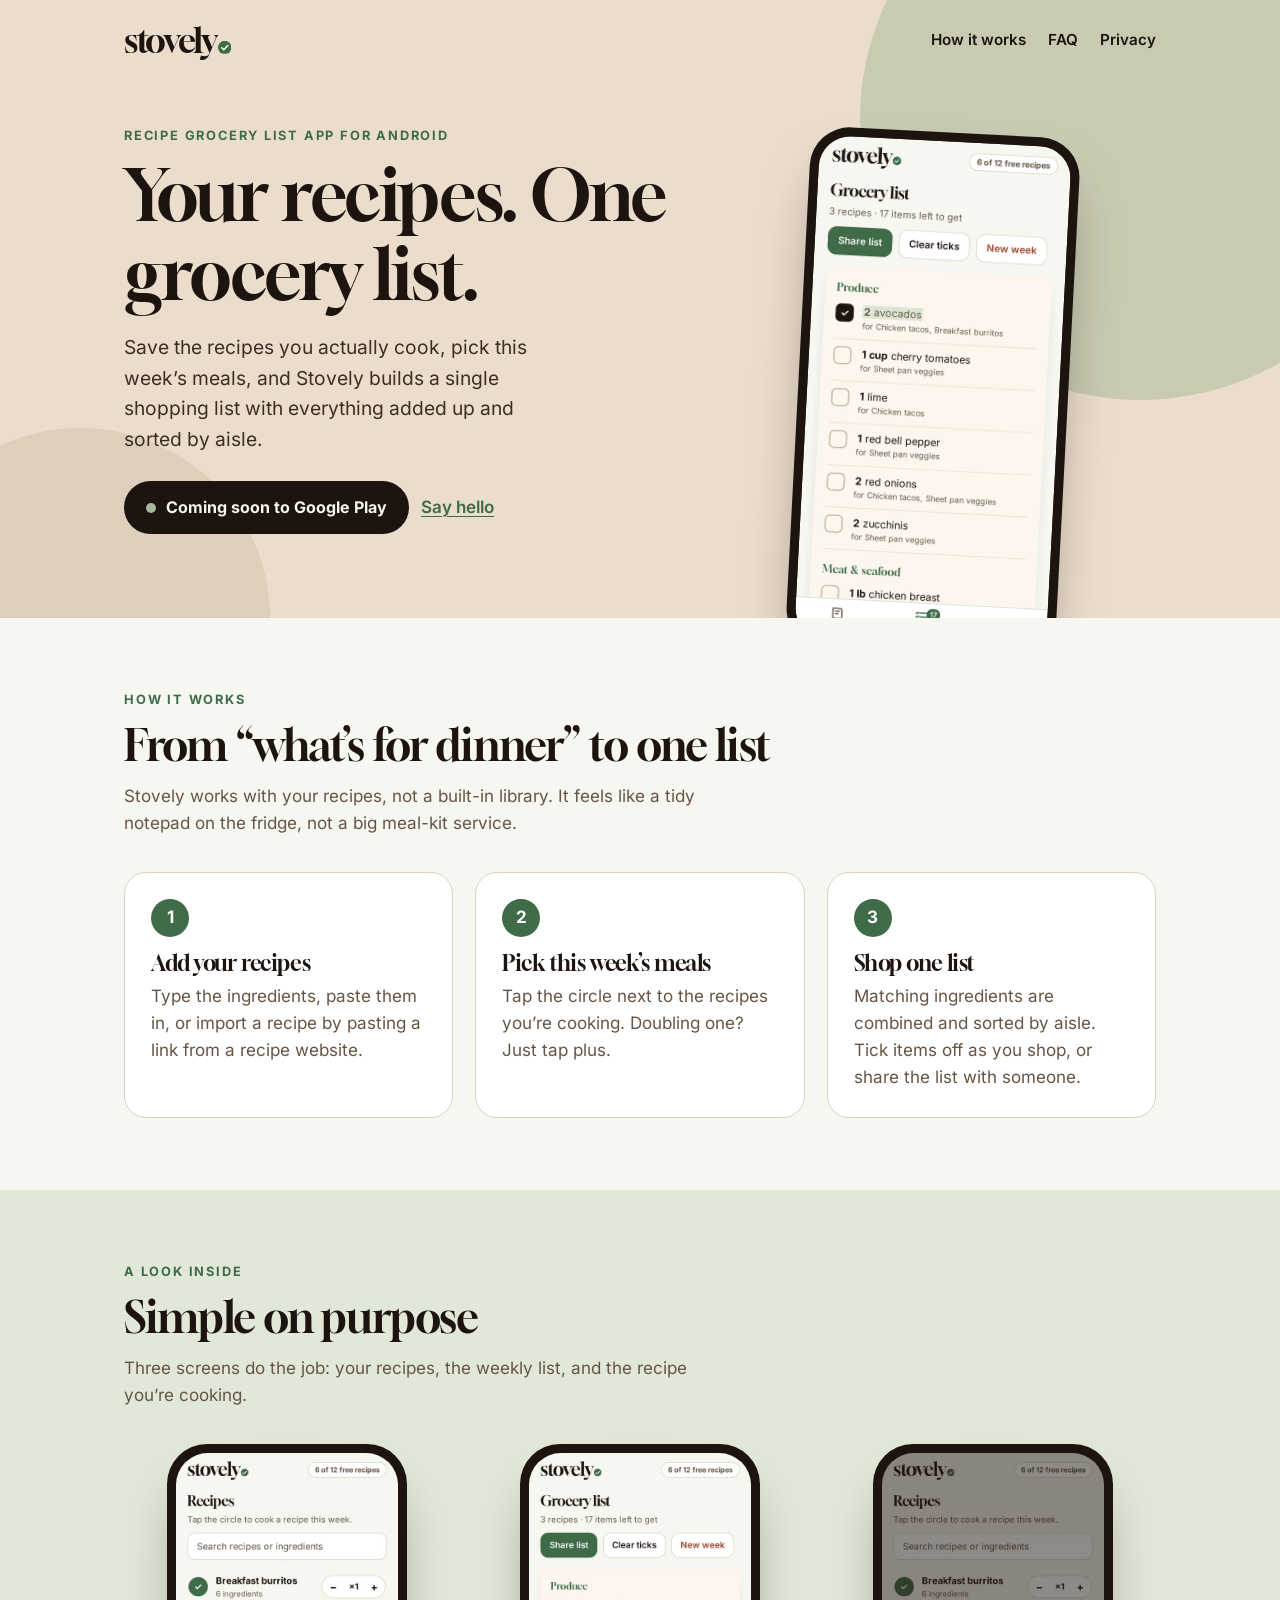
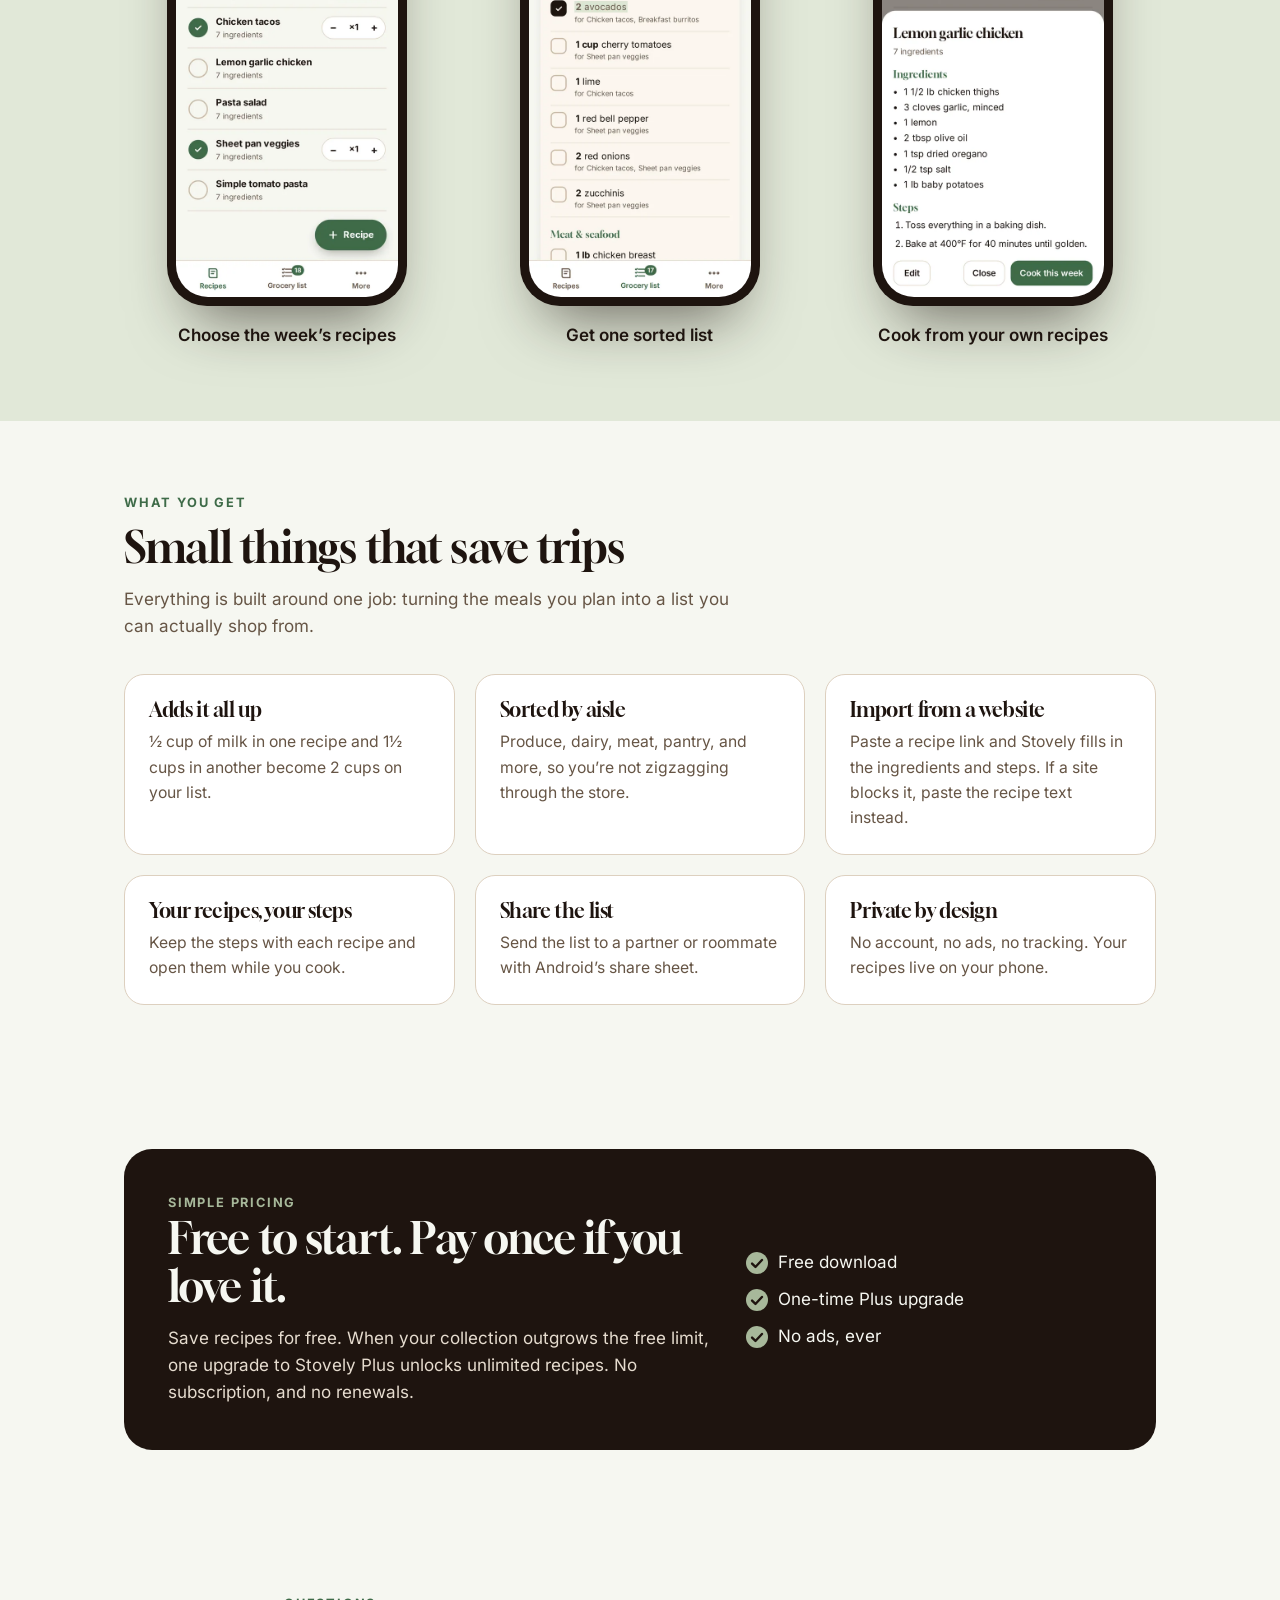
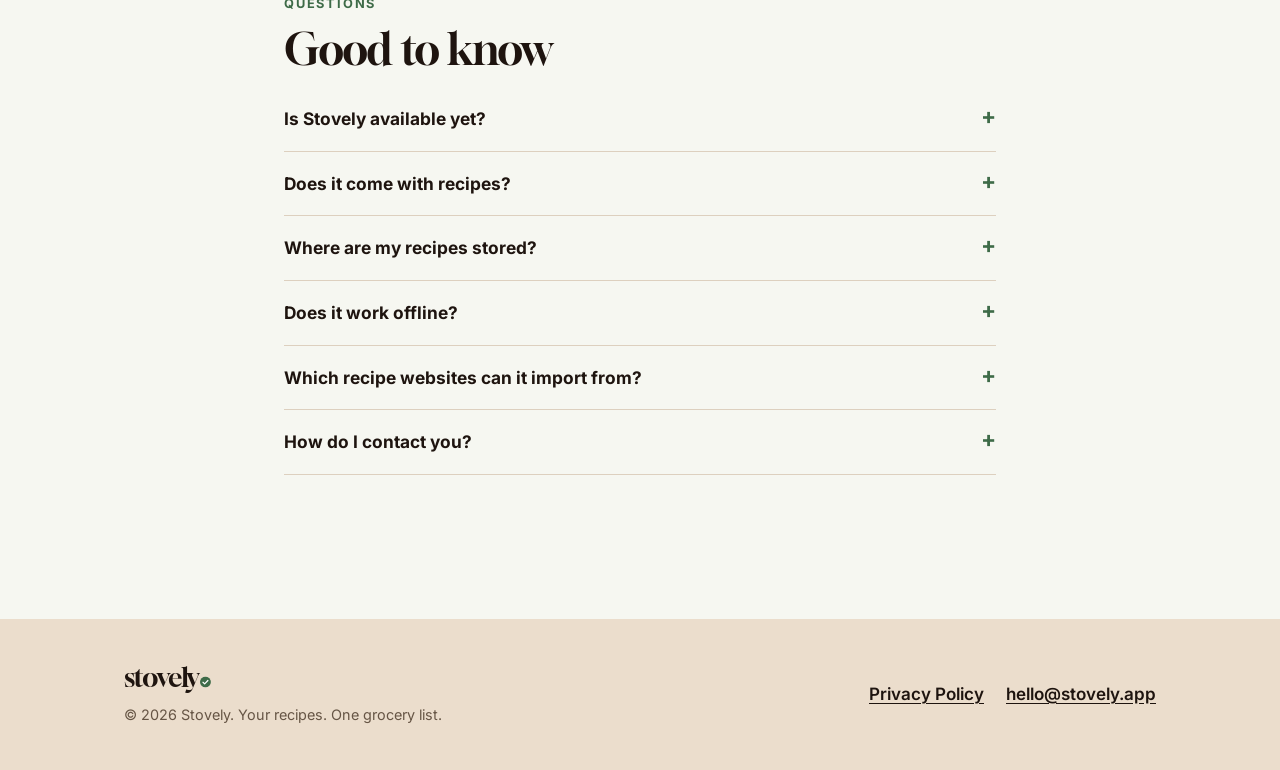
==== commit b7a2f439: "Add files via upload" ====
--- a/index.html
+++ b/index.html
@@ -19,7 +19,7 @@
 <meta property="og:image" content="https://stovely.app/og-image.png">
 <meta name="twitter:card" content="summary_large_image">
 <link rel="preload" href="gloock-latin-400-normal.woff2" as="font" type="font/woff2" crossorigin>
-<link rel="stylesheet" href="site.css">
+<link rel="stylesheet" href="site.css?v=2">
 </head>
 <body>
 <a class="skip" href="#main">Skip to content</a>
@@ -46,7 +46,7 @@
         </div>
       </div>
       <div class="phone-crop">
-        <div class="phone"><img src="phone-list.webp" width="540" height="1080" alt="The Stovely grocery list, with ingredients from three recipes combined and sorted by aisle"></div>
+        <div class="phone"><img src="phone-list.webp" alt="The Stovely grocery list, with ingredients from three recipes combined and sorted by aisle"></div>
       </div>
     </div>
   </div>
@@ -72,9 +72,9 @@
       <h2 id="see">Simple on purpose</h2>
       <p class="section-lede">Three screens do the job: your recipes, the weekly list, and the recipe you&rsquo;re cooking.</p>
       <div class="shots-grid">
-        <figure><div class="phone"><img src="phone-recipes.webp" width="540" height="1080" loading="lazy" alt="Stovely recipe list with three recipes selected for the week"></div><figcaption>Choose the week&rsquo;s recipes</figcaption></figure>
-        <figure><div class="phone"><img src="phone-list.webp" width="540" height="1080" loading="lazy" alt="Stovely grocery list sorted by aisle"></div><figcaption>Get one sorted list</figcaption></figure>
-        <figure><div class="phone"><img src="phone-recipe.webp" width="540" height="1080" loading="lazy" alt="A recipe open in Stovely with its ingredients and steps"></div><figcaption>Cook from your own recipes</figcaption></figure>
+        <figure><div class="phone"><img src="phone-recipes.webp" loading="lazy" alt="Stovely recipe list with three recipes selected for the week"></div><figcaption>Choose the week&rsquo;s recipes</figcaption></figure>
+        <figure><div class="phone"><img src="phone-list.webp" loading="lazy" alt="Stovely grocery list sorted by aisle"></div><figcaption>Get one sorted list</figcaption></figure>
+        <figure><div class="phone"><img src="phone-recipe.webp" loading="lazy" alt="A recipe open in Stovely with its ingredients and steps"></div><figcaption>Cook from your own recipes</figcaption></figure>
       </div>
     </div>
   </section>
--- a/site.css
+++ b/site.css
@@ -14,7 +14,7 @@
 *,*::before,*::after{box-sizing:border-box}
 html{scroll-behavior:smooth}
 body{margin:0;background:var(--paper);color:var(--ink);font-family:var(--sans);font-size:17px;line-height:1.6;-webkit-font-smoothing:antialiased}
-img{max-width:100%;display:block}
+img{max-width:100%;height:auto;display:block}
 a{color:var(--herb);text-underline-offset:3px}
 a:hover{color:var(--herb-dark)}
 :focus-visible{outline:3px solid var(--herb);outline-offset:3px;border-radius:6px}
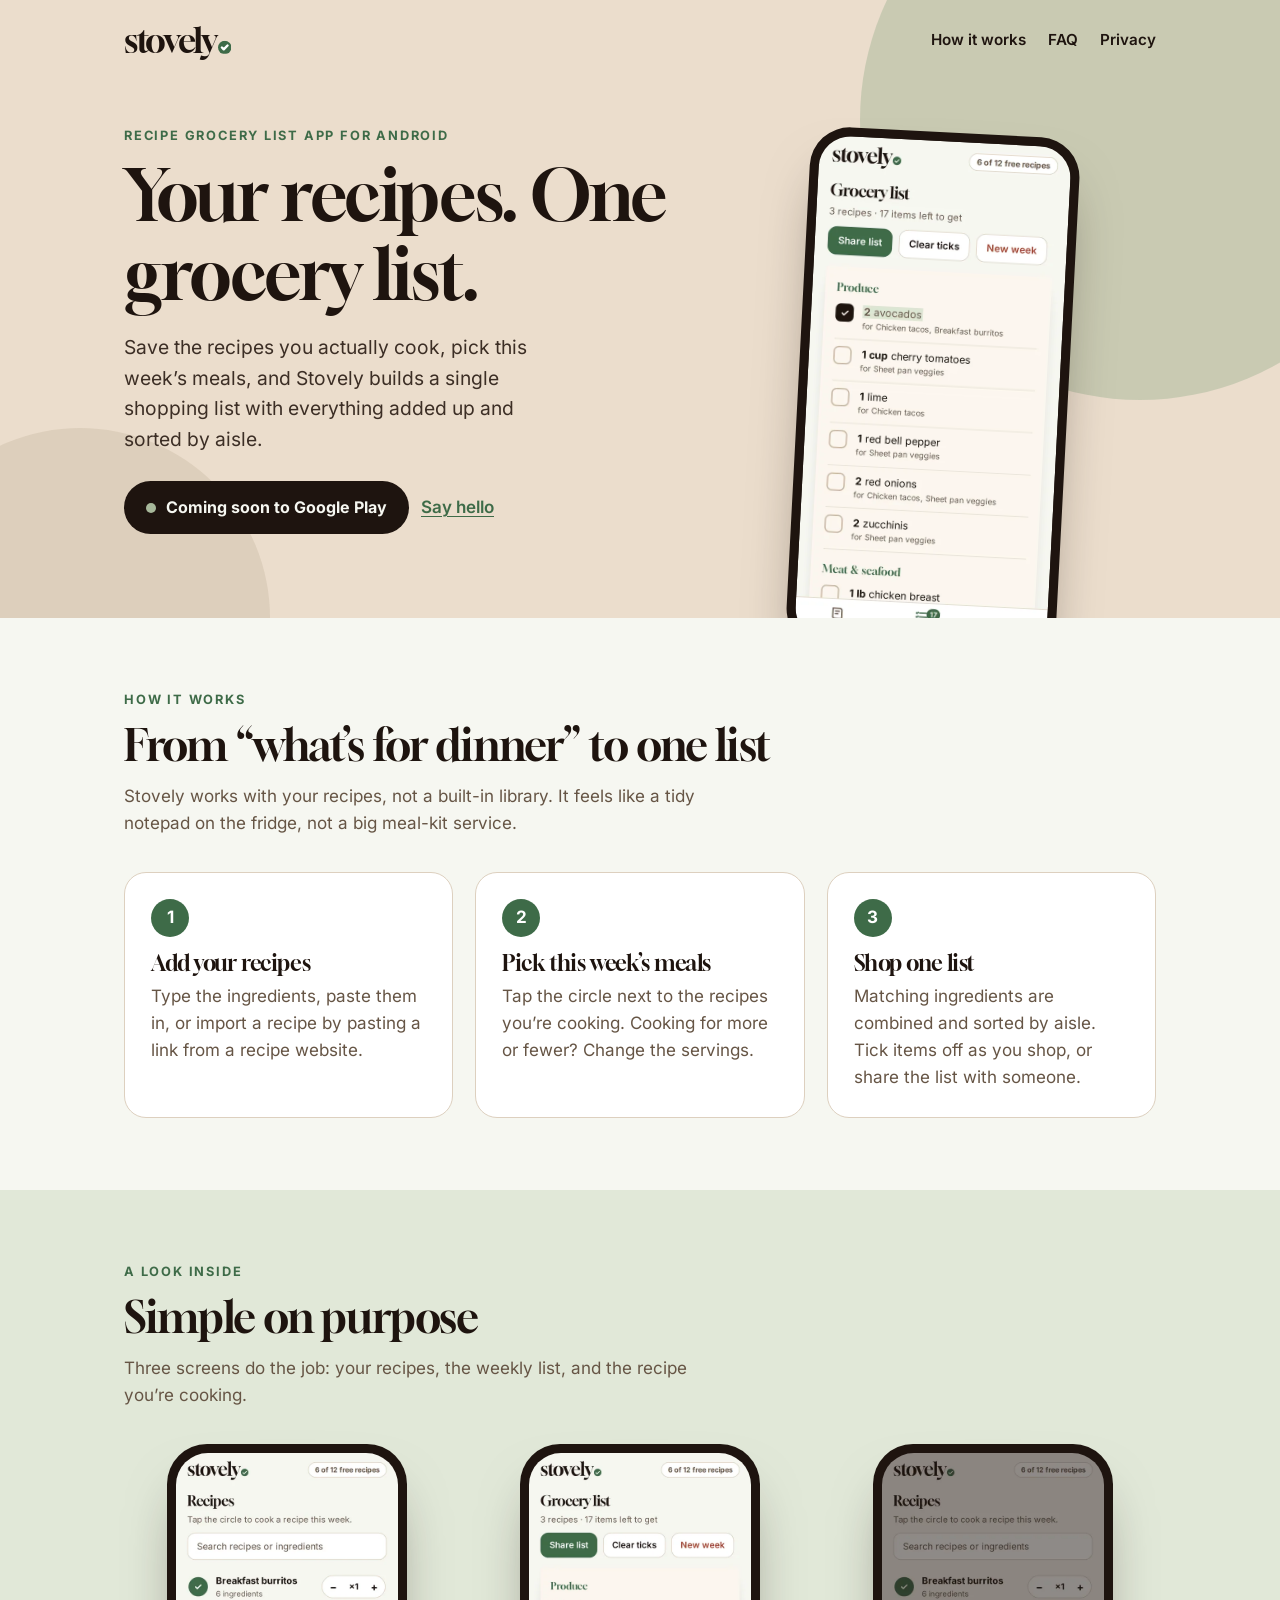
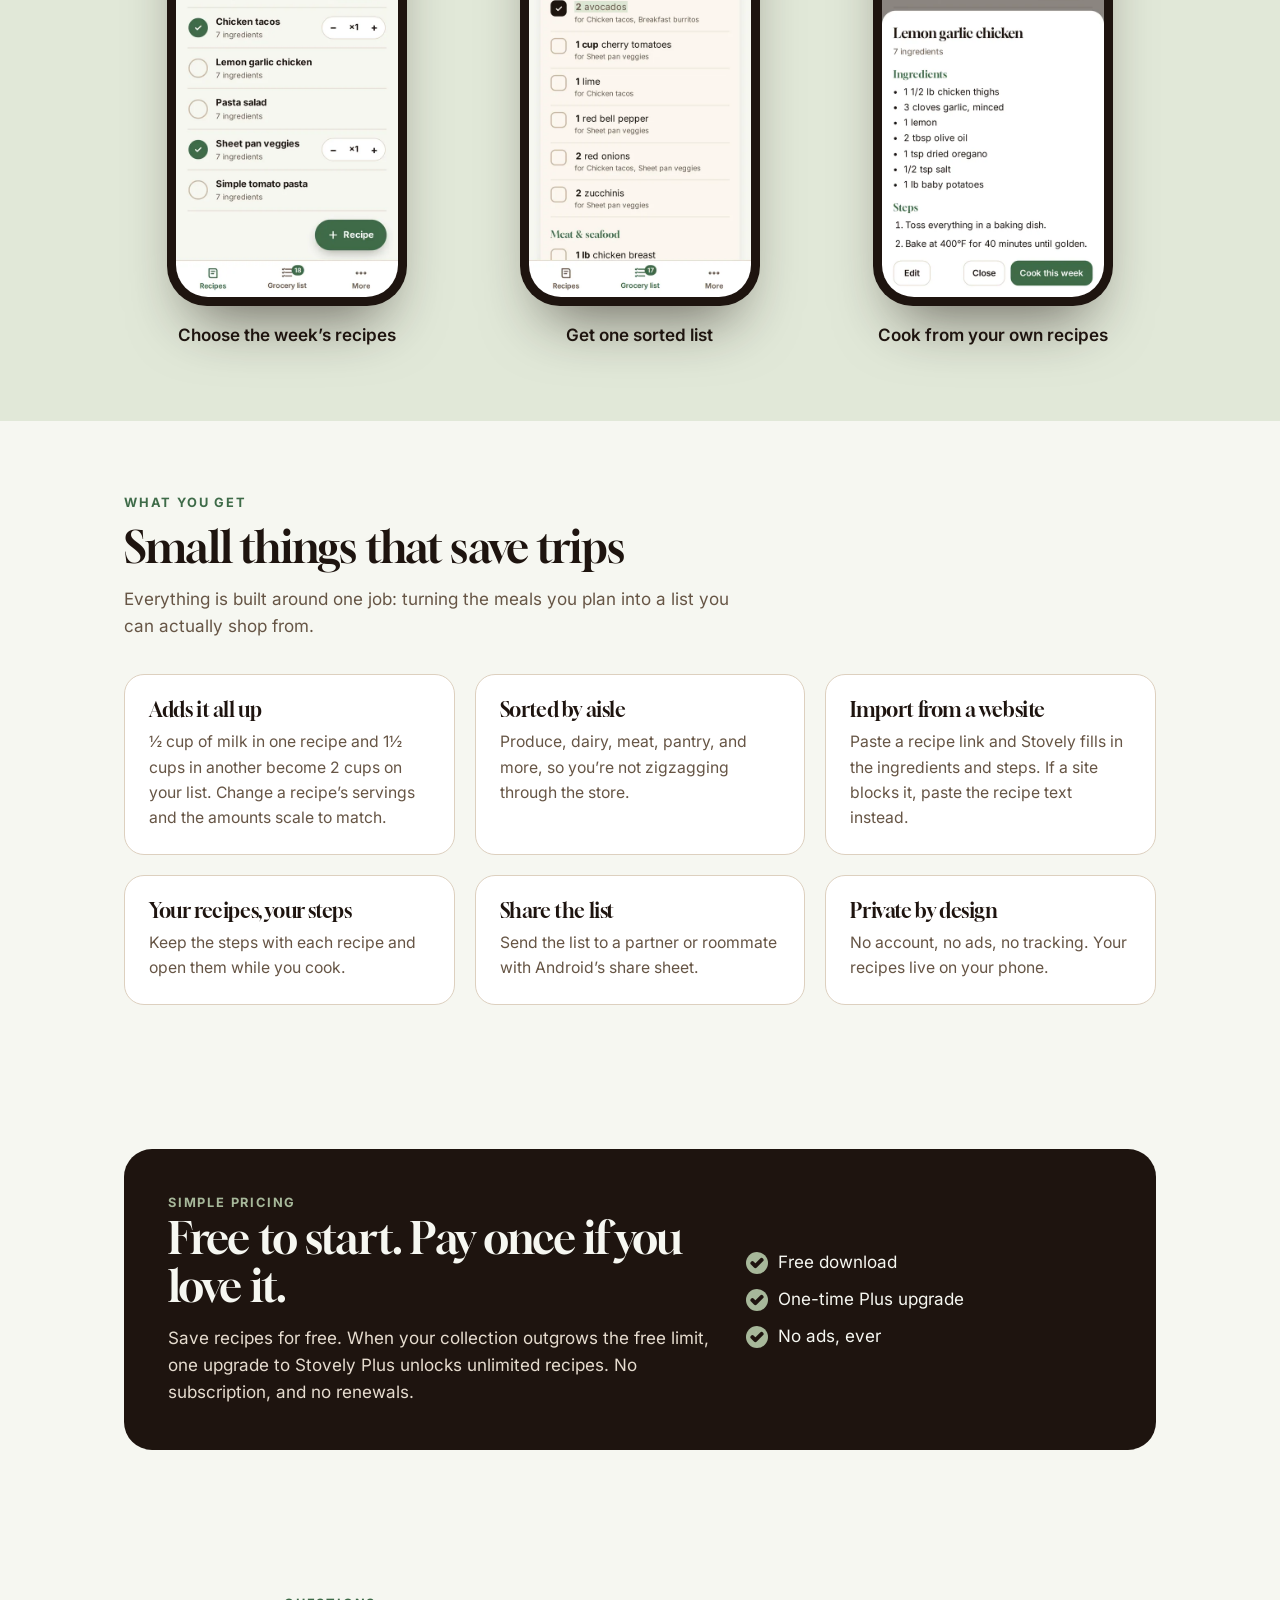
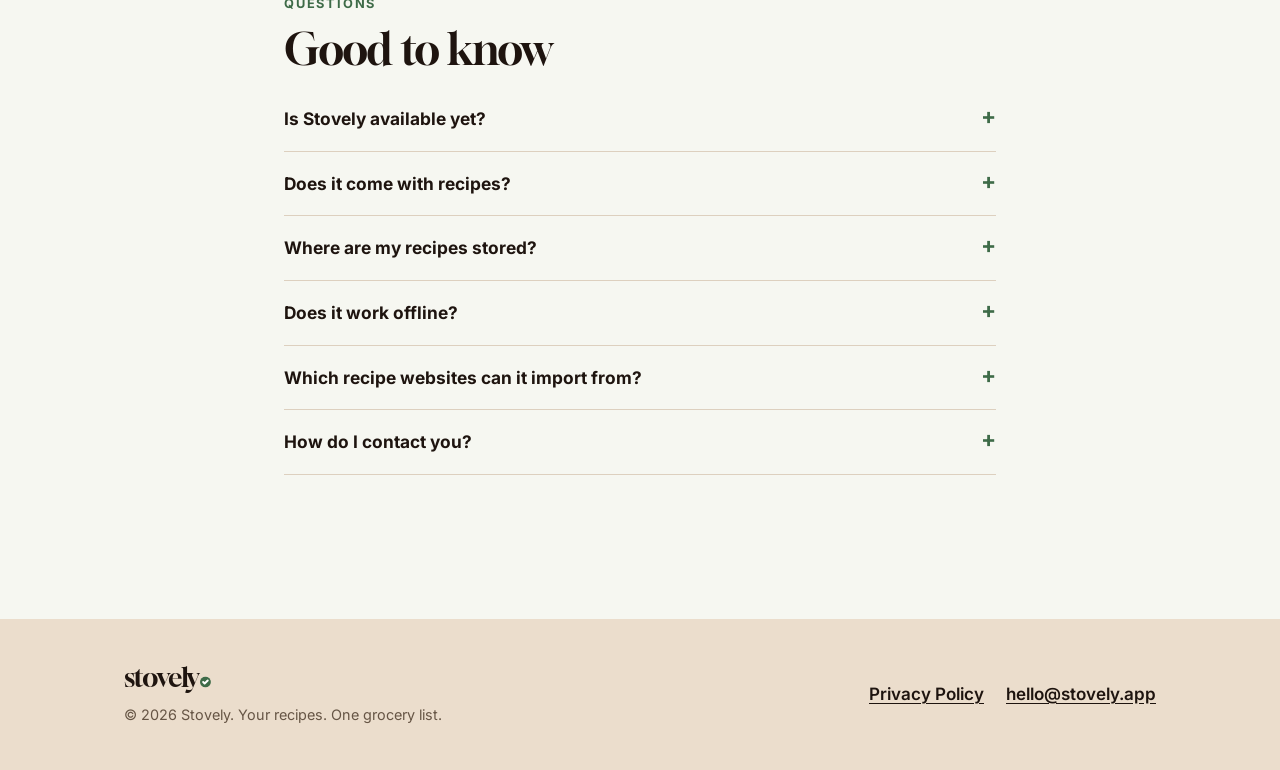
==== commit 09676f78: "Add files via upload" ====
--- a/index.html
+++ b/index.html
@@ -27,7 +27,7 @@
 <div class="hero">
   <div class="wrap">
     <header class="site-head">
-      <a class="wordmark" href="/" aria-label="Stovely home">stovely<svg viewBox="0 0 24 24" aria-hidden="true"><circle cx="12" cy="12" r="12" fill="#3E6B48"/><path d="M6.6 12.6l3.7 3.7 7.1-7.6" fill="none" stroke="#fff" stroke-width="2.6" stroke-linecap="round" stroke-linejoin="round"/></svg></a>
+      <a class="wordmark" href="/" aria-label="Stovely home">stovely<svg viewBox="0 0 24 24" aria-hidden="true"><circle cx="12" cy="12" r="12" fill="#3E6B48"/><path d="M6.99 12.17L10.22 15.39L17.01 8.61" fill="none" stroke="#fff" stroke-width="4.32" stroke-linecap="round" stroke-linejoin="round"/></svg></a>
       <nav class="site-nav" aria-label="Main">
         <a href="#how">How it works</a>
         <a href="#faq">FAQ</a>
@@ -60,7 +60,7 @@
       <p class="section-lede">Stovely works with your recipes, not a built-in library. It feels like a tidy notepad on the fridge, not a big meal-kit service.</p>
       <ol class="steps">
         <li><h3>Add your recipes</h3><p>Type the ingredients, paste them in, or import a recipe by pasting a link from a recipe website.</p></li>
-        <li><h3>Pick this week&rsquo;s meals</h3><p>Tap the circle next to the recipes you&rsquo;re cooking. Doubling one? Just tap plus.</p></li>
+        <li><h3>Pick this week&rsquo;s meals</h3><p>Tap the circle next to the recipes you&rsquo;re cooking. Cooking for more or fewer? Change the servings.</p></li>
         <li><h3>Shop one list</h3><p>Matching ingredients are combined and sorted by aisle. Tick items off as you shop, or share the list with someone.</p></li>
       </ol>
     </div>
@@ -85,7 +85,7 @@
       <h2>Small things that save trips</h2>
       <p class="section-lede">Everything is built around one job: turning the meals you plan into a list you can actually shop from.</p>
       <div class="feat">
-        <article><h3>Adds it all up</h3><p>&frac12; cup of milk in one recipe and 1&frac12; cups in another become 2 cups on your list.</p></article>
+        <article><h3>Adds it all up</h3><p>&frac12; cup of milk in one recipe and 1&frac12; cups in another become 2 cups on your list. Change a recipe&rsquo;s servings and the amounts scale to match.</p></article>
         <article><h3>Sorted by aisle</h3><p>Produce, dairy, meat, pantry, and more, so you&rsquo;re not zigzagging through the store.</p></article>
         <article><h3>Import from a website</h3><p>Paste a recipe link and Stovely fills in the ingredients and steps. If a site blocks it, paste the recipe text instead.</p></article>
         <article><h3>Your recipes, your steps</h3><p>Keep the steps with each recipe and open them while you cook.</p></article>
@@ -104,9 +104,9 @@
           <p>Save recipes for free. When your collection outgrows the free limit, one upgrade to Stovely Plus unlocks unlimited recipes. No subscription, and no renewals.</p>
         </div>
         <ul>
-          <li><svg viewBox="0 0 24 24" aria-hidden="true"><circle cx="12" cy="12" r="12" fill="#A7B89A"/><path d="M6.6 12.6l3.7 3.7 7.1-7.6" fill="none" stroke="#1E140F" stroke-width="2.6" stroke-linecap="round" stroke-linejoin="round"/></svg>Free download</li>
-          <li><svg viewBox="0 0 24 24" aria-hidden="true"><circle cx="12" cy="12" r="12" fill="#A7B89A"/><path d="M6.6 12.6l3.7 3.7 7.1-7.6" fill="none" stroke="#1E140F" stroke-width="2.6" stroke-linecap="round" stroke-linejoin="round"/></svg>One-time Plus upgrade</li>
-          <li><svg viewBox="0 0 24 24" aria-hidden="true"><circle cx="12" cy="12" r="12" fill="#A7B89A"/><path d="M6.6 12.6l3.7 3.7 7.1-7.6" fill="none" stroke="#1E140F" stroke-width="2.6" stroke-linecap="round" stroke-linejoin="round"/></svg>No ads, ever</li>
+          <li><svg viewBox="0 0 24 24" aria-hidden="true"><circle cx="12" cy="12" r="12" fill="#A7B89A"/><path d="M6.99 12.17L10.22 15.39L17.01 8.61" fill="none" stroke="#1E140F" stroke-width="4.32" stroke-linecap="round" stroke-linejoin="round"/></svg>Free download</li>
+          <li><svg viewBox="0 0 24 24" aria-hidden="true"><circle cx="12" cy="12" r="12" fill="#A7B89A"/><path d="M6.99 12.17L10.22 15.39L17.01 8.61" fill="none" stroke="#1E140F" stroke-width="4.32" stroke-linecap="round" stroke-linejoin="round"/></svg>One-time Plus upgrade</li>
+          <li><svg viewBox="0 0 24 24" aria-hidden="true"><circle cx="12" cy="12" r="12" fill="#A7B89A"/><path d="M6.99 12.17L10.22 15.39L17.01 8.61" fill="none" stroke="#1E140F" stroke-width="4.32" stroke-linecap="round" stroke-linejoin="round"/></svg>No ads, ever</li>
         </ul>
       </div>
     </div>
@@ -129,7 +129,7 @@
 <footer class="site-foot">
   <div class="wrap foot-grid">
     <div>
-      <a class="wordmark" href="/" aria-label="Stovely home" style="font-size:1.7rem">stovely<svg viewBox="0 0 24 24" aria-hidden="true"><circle cx="12" cy="12" r="12" fill="#3E6B48"/><path d="M6.6 12.6l3.7 3.7 7.1-7.6" fill="none" stroke="#fff" stroke-width="2.6" stroke-linecap="round" stroke-linejoin="round"/></svg></a>
+      <a class="wordmark" href="/" aria-label="Stovely home" style="font-size:1.7rem">stovely<svg viewBox="0 0 24 24" aria-hidden="true"><circle cx="12" cy="12" r="12" fill="#3E6B48"/><path d="M6.99 12.17L10.22 15.39L17.01 8.61" fill="none" stroke="#fff" stroke-width="4.32" stroke-linecap="round" stroke-linejoin="round"/></svg></a>
       <p class="small" style="margin:8px 0 0">&copy; 2026 Stovely. Your recipes. One grocery list.</p>
     </div>
     <nav class="foot-links" aria-label="Footer">
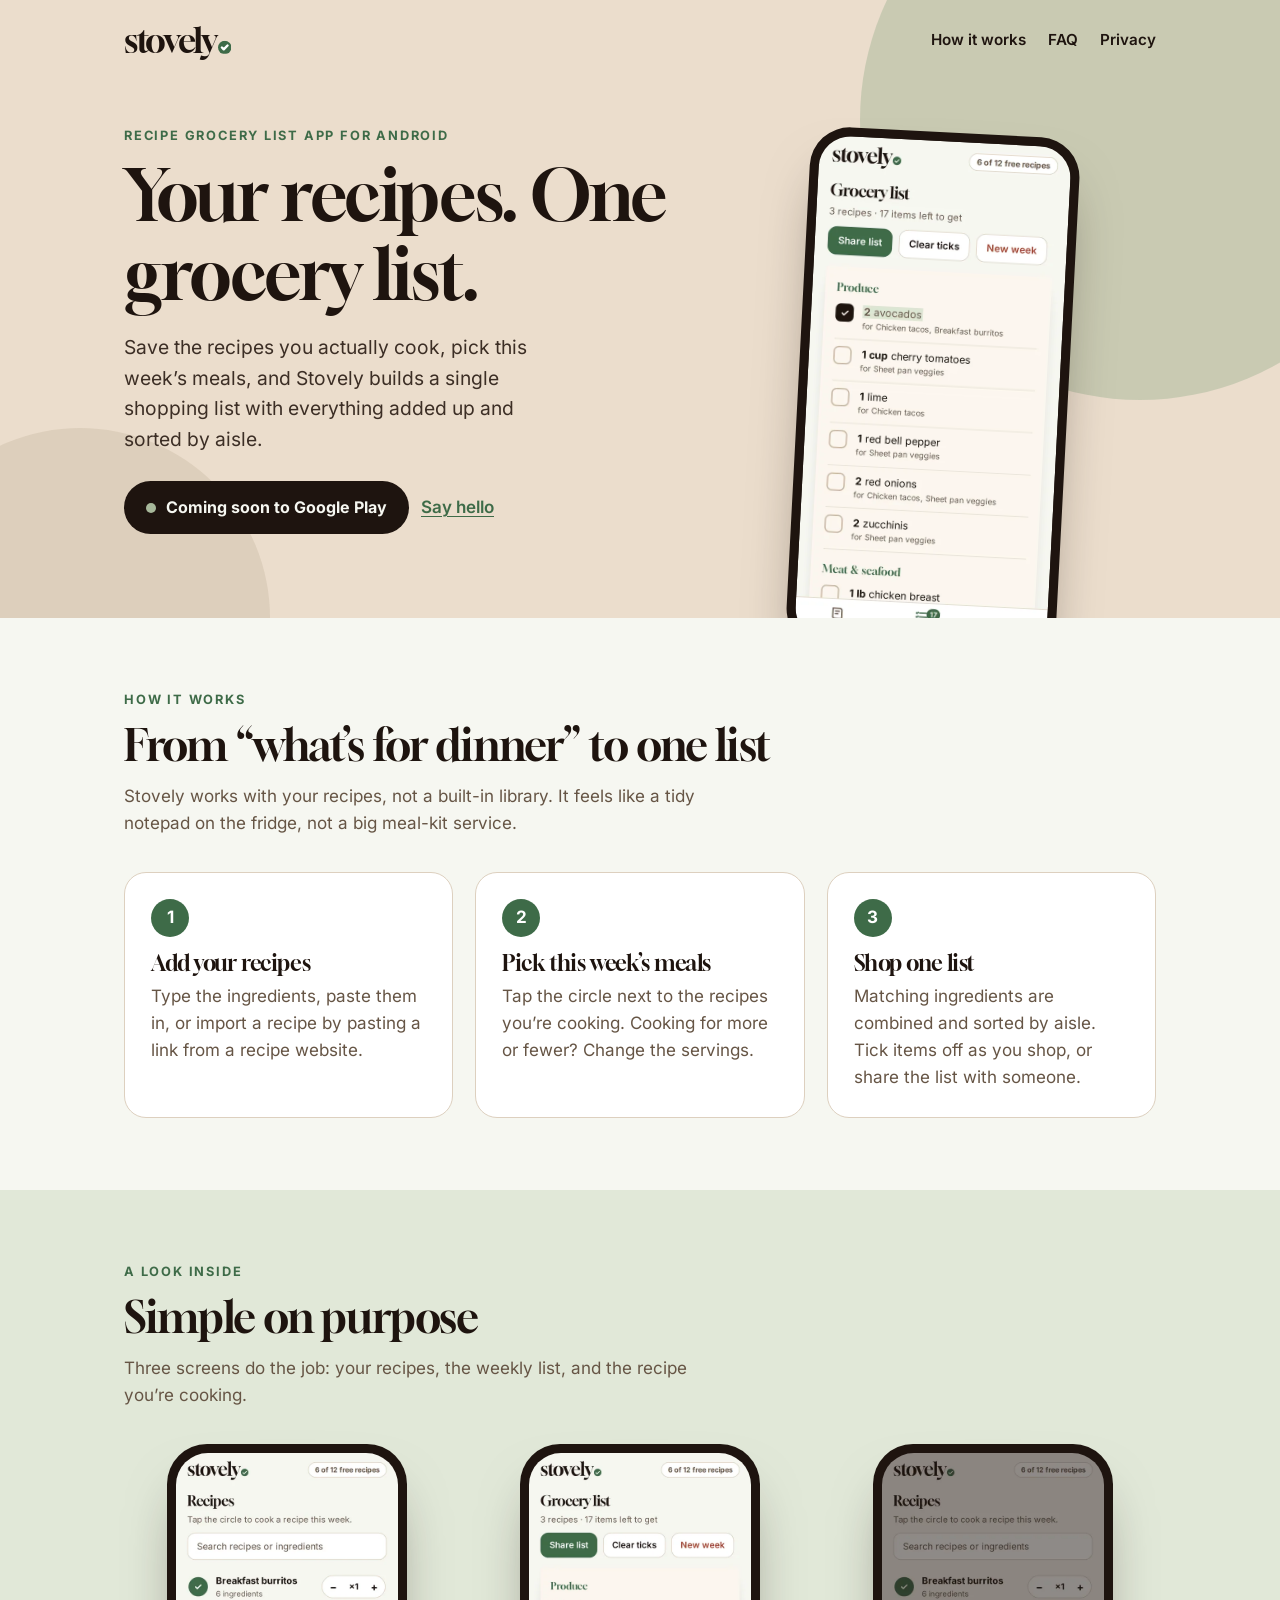
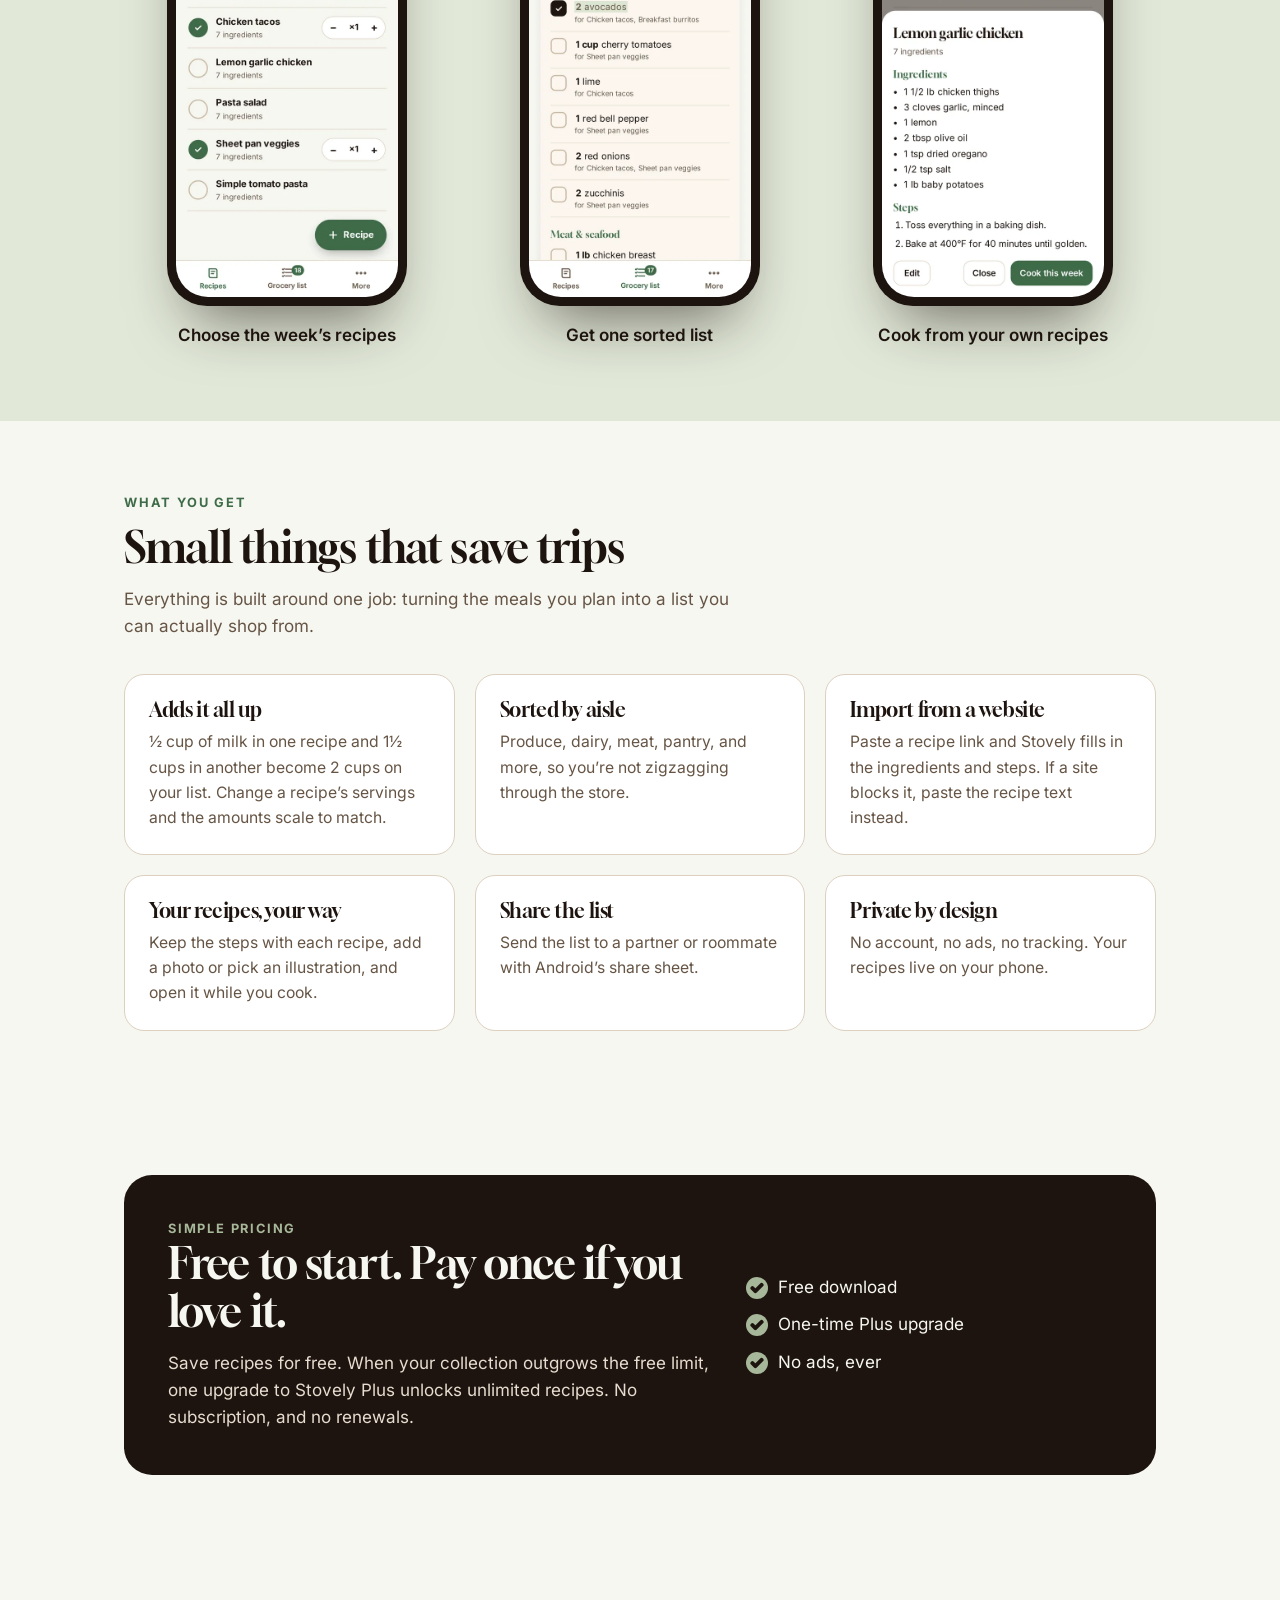
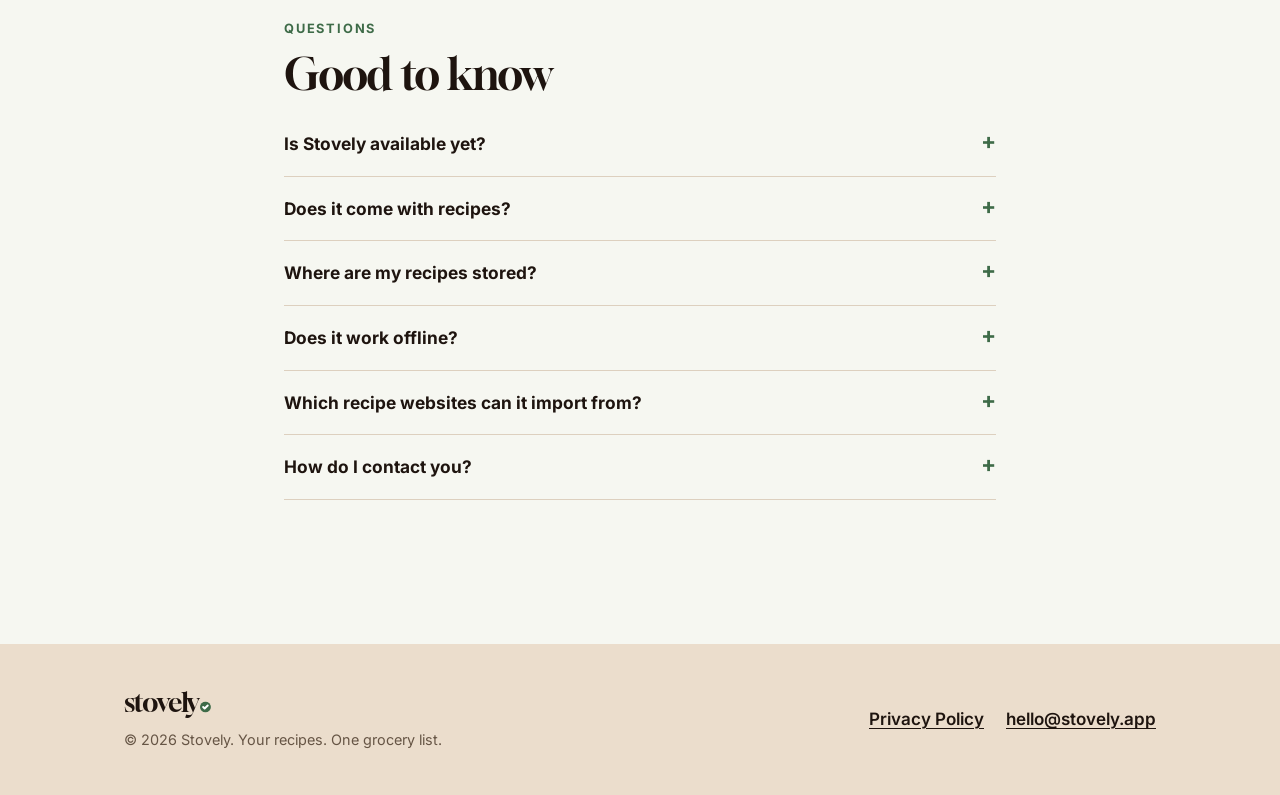
==== commit 8a9343b5: "Add files via upload" ====
--- a/index.html
+++ b/index.html
@@ -88,7 +88,7 @@
         <article><h3>Adds it all up</h3><p>&frac12; cup of milk in one recipe and 1&frac12; cups in another become 2 cups on your list. Change a recipe&rsquo;s servings and the amounts scale to match.</p></article>
         <article><h3>Sorted by aisle</h3><p>Produce, dairy, meat, pantry, and more, so you&rsquo;re not zigzagging through the store.</p></article>
         <article><h3>Import from a website</h3><p>Paste a recipe link and Stovely fills in the ingredients and steps. If a site blocks it, paste the recipe text instead.</p></article>
-        <article><h3>Your recipes, your steps</h3><p>Keep the steps with each recipe and open them while you cook.</p></article>
+        <article><h3>Your recipes, your way</h3><p>Keep the steps with each recipe, add a photo or pick an illustration, and open it while you cook.</p></article>
         <article><h3>Share the list</h3><p>Send the list to a partner or roommate with Android&rsquo;s share sheet.</p></article>
         <article><h3>Private by design</h3><p>No account, no ads, no tracking. Your recipes live on your phone.</p></article>
       </div>
